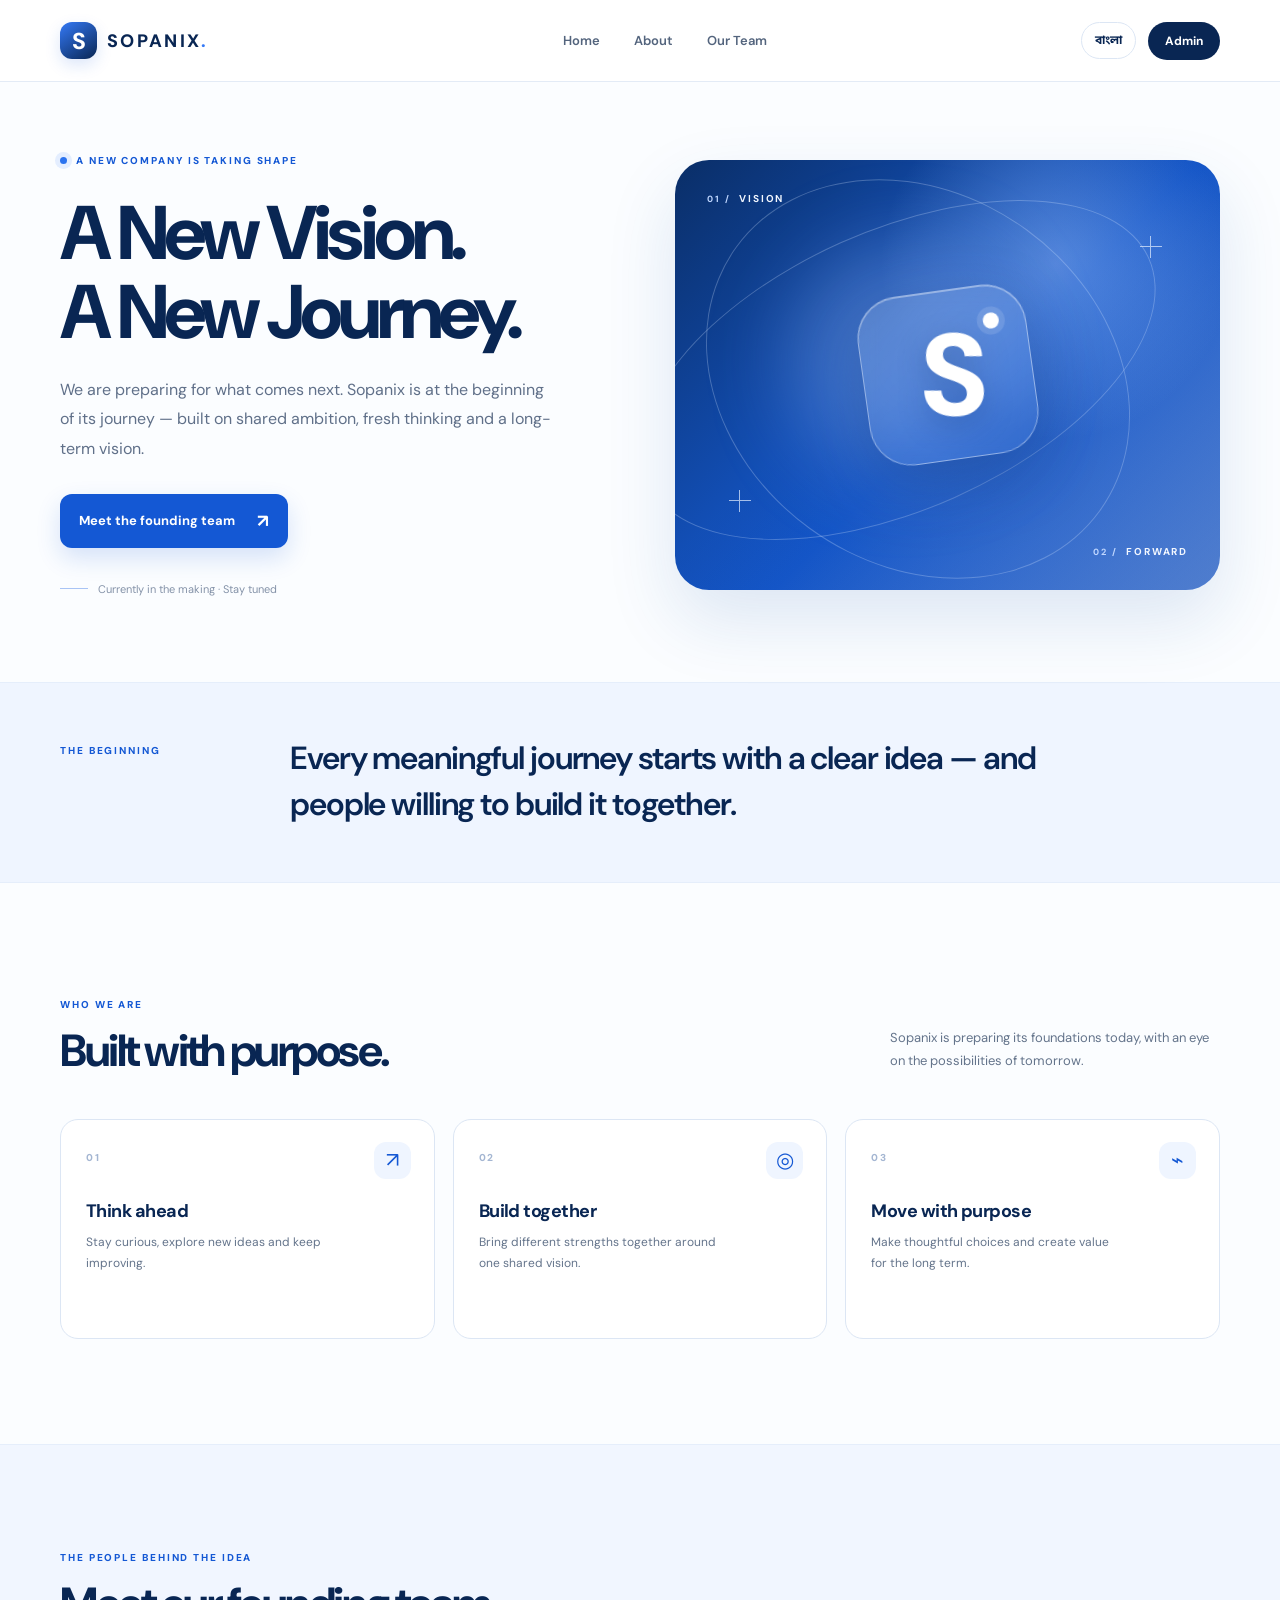
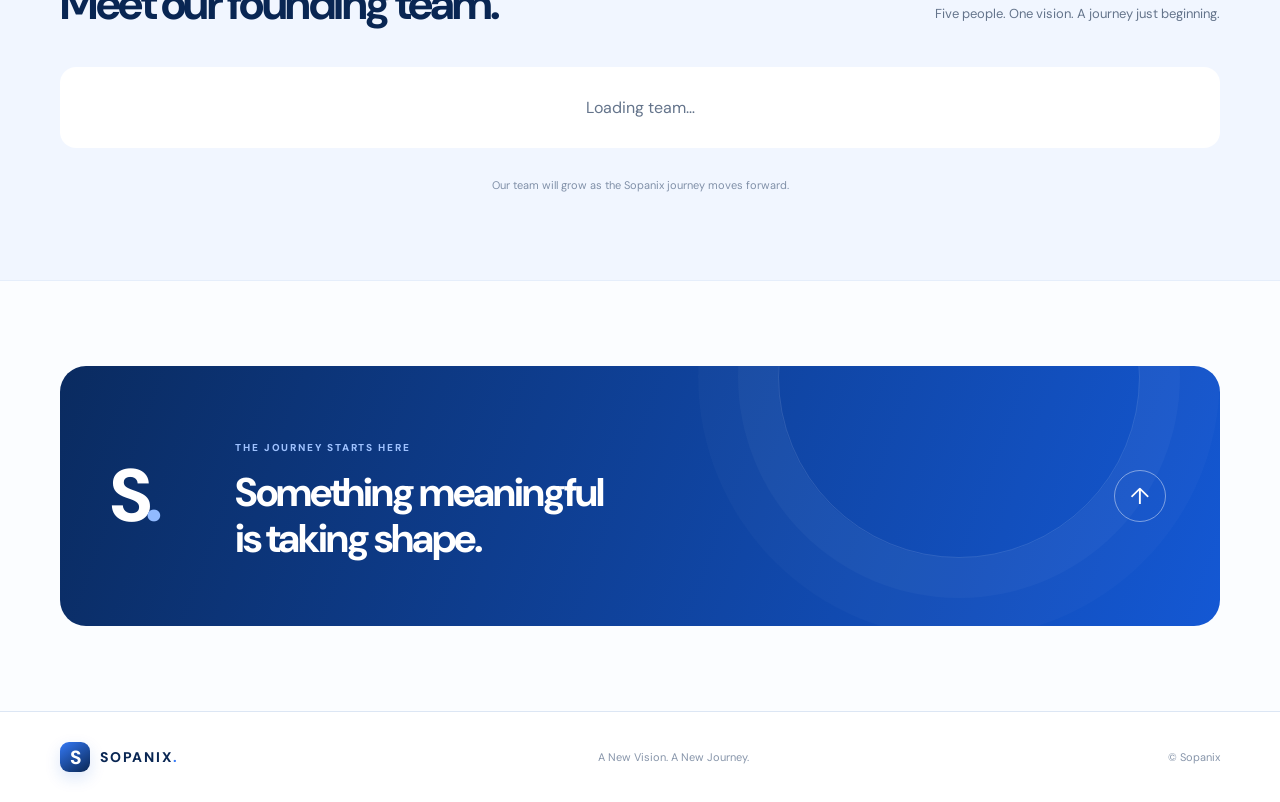
==== index.html @ 00d5453d "Add files via upload" ====
<!doctype html>
<html lang="en">
<head>
  <meta charset="utf-8">
  <meta name="viewport" content="width=device-width, initial-scale=1">
  <meta name="theme-color" content="#0b4fc4">
  <meta name="description" content="Sopanix — A New Vision. A New Journey. Meet the founding team building what comes next.">
  <title>Sopanix — A New Vision. A New Journey.</title>
  <link rel="preconnect" href="https://fonts.googleapis.com">
  <link rel="preconnect" href="https://fonts.gstatic.com" crossorigin>
  <link href="https://fonts.googleapis.com/css2?family=DM+Sans:wght@400;500;600;700;800&family=Noto+Sans+Bengali:wght@400;500;600;700&display=swap" rel="stylesheet">
  <link rel="stylesheet" href="styles.css">
</head>
<body>
  <header class="site-header">
    <a class="brand" href="#home" aria-label="Sopanix home">
      <span class="brand-mark">S</span><span class="brand-word">SOPANIX<span class="brand-dot">.</span></span>
    </a>
    <nav class="desktop-nav" aria-label="Main navigation">
      <a href="#home" data-en="Home" data-bn="হোম">Home</a>
      <a href="#about" data-en="About" data-bn="আমাদের সম্পর্কে">About</a>
      <a href="#team" data-en="Our Team" data-bn="আমাদের টিম">Our Team</a>
    </nav>
    <div class="header-actions">
      <button class="language-toggle" id="languageToggle" type="button" aria-label="Switch language">বাংলা</button>
      <a class="admin-link" href="/admin/" data-en="Admin" data-bn="অ্যাডমিন">Admin</a>
      <button class="menu-toggle" id="menuToggle" type="button" aria-label="Open menu">☰</button>
    </div>
  </header>

  <main>
    <section class="hero section-wrap" id="home">
      <div class="hero-copy">
        <div class="eyebrow"><span class="status-dot"></span><span data-en="A new company is taking shape" data-bn="একটি নতুন কোম্পানি গড়ে উঠছে">A new company is taking shape</span></div>
        <h1 data-en="A New Vision.<br>A New Journey." data-bn="নতুন ভাবনা।<br>নতুন যাত্রা।">A New Vision.<br>A New Journey.</h1>
        <p class="hero-text" data-en="We are preparing for what comes next. Sopanix is at the beginning of its journey — built on shared ambition, fresh thinking and a long-term vision." data-bn="আমরা প্রস্তুতি নিচ্ছি আগামী দিনের জন্য। Sopanix-এর যাত্রা শুরু হচ্ছে সম্মিলিত লক্ষ্য, নতুন চিন্তা এবং দীর্ঘমেয়াদি স্বপ্ন নিয়ে।">We are preparing for what comes next. Sopanix is at the beginning of its journey — built on shared ambition, fresh thinking and a long-term vision.</p>
        <a class="primary-button" href="#team"><span data-en="Meet the founding team" data-bn="প্রতিষ্ঠাতা টিমের সঙ্গে পরিচিত হন">Meet the founding team</span><span aria-hidden="true">↗</span></a>
        <div class="hero-note"><span class="note-line"></span><span data-en="Currently in the making · Stay tuned" data-bn="প্রস্তুতির পর্যায়ে · সঙ্গে থাকুন">Currently in the making · Stay tuned</span></div>
      </div>
      <div class="hero-art" aria-label="Abstract blue Sopanix brand graphic">
        <div class="art-orbit orbit-one"></div><div class="art-orbit orbit-two"></div>
        <div class="art-glow"></div>
        <div class="art-core"><span>S</span><i></i></div>
        <div class="art-label label-top"><span class="label-kicker">01 /</span><span data-en="VISION" data-bn="দৃষ্টিভঙ্গি">VISION</span></div>
        <div class="art-label label-bottom"><span class="label-kicker">02 /</span><span data-en="FORWARD" data-bn="এগিয়ে চলা">FORWARD</span></div>
        <div class="art-cross cross-one"></div><div class="art-cross cross-two"></div>
      </div>
    </section>

    <section class="intro-band">
      <div class="section-wrap intro-inner">
        <p class="section-kicker" data-en="THE BEGINNING" data-bn="শুরুটা">THE BEGINNING</p>
        <p class="intro-statement" data-en="Every meaningful journey starts with a clear idea — and people willing to build it together." data-bn="প্রতিটি অর্থবহ যাত্রা শুরু হয় একটি পরিষ্কার ভাবনা থেকে—আর সেই ভাবনাকে একসঙ্গে বাস্তব করার মানুষদের দিয়ে।">Every meaningful journey starts with a clear idea — and people willing to build it together.</p>
      </div>
    </section>

    <section class="about-section section-wrap" id="about">
      <div class="section-heading">
        <div><p class="section-kicker" data-en="WHO WE ARE" data-bn="আমরা কারা">WHO WE ARE</p><h2 data-en="Built with purpose." data-bn="উদ্দেশ্য নিয়ে গড়া।">Built with purpose.</h2></div>
        <p class="heading-side" data-en="Sopanix is preparing its foundations today, with an eye on the possibilities of tomorrow." data-bn="আগামীর সম্ভাবনাকে সামনে রেখে Sopanix আজ তার ভিত্তি তৈরি করছে।">Sopanix is preparing its foundations today, with an eye on the possibilities of tomorrow.</p>
      </div>
      <div class="value-grid">
        <article class="value-card"><span class="value-number">01</span><div class="value-icon">↗</div><h3 data-en="Think ahead" data-bn="আগামীর ভাবনা">Think ahead</h3><p data-en="Stay curious, explore new ideas and keep improving." data-bn="কৌতূহলী থাকা, নতুন ভাবনা খোঁজা এবং প্রতিনিয়ত উন্নতি করা।">Stay curious, explore new ideas and keep improving.</p></article>
        <article class="value-card"><span class="value-number">02</span><div class="value-icon">◎</div><h3 data-en="Build together" data-bn="একসঙ্গে গড়া">Build together</h3><p data-en="Bring different strengths together around one shared vision." data-bn="একটি অভিন্ন লক্ষ্যকে ঘিরে ভিন্ন দক্ষতাকে এক করা।">Bring different strengths together around one shared vision.</p></article>
        <article class="value-card"><span class="value-number">03</span><div class="value-icon">⌁</div><h3 data-en="Move with purpose" data-bn="লক্ষ্য নিয়ে এগোনো">Move with purpose</h3><p data-en="Make thoughtful choices and create value for the long term." data-bn="ভেবেচিন্তে সিদ্ধান্ত নেওয়া এবং দীর্ঘমেয়াদি মূল্য তৈরি করা।">Make thoughtful choices and create value for the long term.</p></article>
      </div>
    </section>

    <section class="team-section" id="team">
      <div class="section-wrap">
        <div class="section-heading team-heading">
          <div><p class="section-kicker" data-en="THE PEOPLE BEHIND THE IDEA" data-bn="ভাবনার পেছনের মানুষগুলো">THE PEOPLE BEHIND THE IDEA</p><h2 data-en="Meet our founding team." data-bn="আমাদের প্রতিষ্ঠাতা টিম।">Meet our founding team.</h2></div>
          <p class="heading-side" data-en="Five people. One vision. A journey just beginning." data-bn="পাঁচজন মানুষ। একটি স্বপ্ন। যাত্রা কেবল শুরু।">Five people. One vision. A journey just beginning.</p>
        </div>
        <div class="team-grid" id="teamGrid" aria-live="polite">
          <div class="loading-card">Loading team…</div>
        </div>
        <p class="team-footnote" data-en="Our team will grow as the Sopanix journey moves forward." data-bn="Sopanix-এর যাত্রা এগিয়ে যাওয়ার সঙ্গে আমাদের টিমও বড় হবে।">Our team will grow as the Sopanix journey moves forward.</p>
      </div>
    </section>

    <section class="closing-section section-wrap">
      <div class="closing-card">
        <div class="closing-mark">S<span>.</span></div>
        <div><p class="section-kicker" data-en="THE JOURNEY STARTS HERE" data-bn="যাত্রা শুরু এখান থেকেই">THE JOURNEY STARTS HERE</p><h2 data-en="Something meaningful<br>is taking shape." data-bn="অর্থবহ কিছু গড়ে উঠছে।">Something meaningful<br>is taking shape.</h2></div>
        <a class="round-arrow" href="#home" aria-label="Back to top">↑</a>
      </div>
    </section>
  </main>

  <footer class="site-footer">
    <div class="section-wrap footer-inner">
      <a class="brand footer-brand" href="#home"><span class="brand-mark">S</span><span class="brand-word">SOPANIX<span class="brand-dot">.</span></span></a>
      <p data-en="A New Vision. A New Journey." data-bn="নতুন ভাবনা। নতুন যাত্রা।">A New Vision. A New Journey.</p>
      <span>© <span id="year"></span> Sopanix</span>
    </div>
  </footer>
  <script src="script.js"></script>
</body>
</html>
---- styles.css ----
:root{--navy:#092653;--blue:#1458d4;--blue2:#3479f6;--pale:#eff5ff;--ink:#12213a;--muted:#64748b;--line:#dce6f4;--white:#fff;--bg:#fbfdff;--radius:22px}
*{box-sizing:border-box}html{scroll-behavior:smooth;scroll-padding-top:90px}body{margin:0;background:var(--bg);color:var(--ink);font-family:"DM Sans","Noto Sans Bengali",sans-serif;-webkit-font-smoothing:antialiased}body.bn{font-family:"Noto Sans Bengali","DM Sans",sans-serif}a{color:inherit;text-decoration:none}button{font:inherit}.section-wrap{width:min(1160px,calc(100% - 48px));margin-inline:auto}.site-header{height:82px;padding:0 max(24px,calc((100% - 1160px)/2));display:flex;align-items:center;justify-content:space-between;background:rgba(255,255,255,.92);border-bottom:1px solid rgba(220,230,244,.8);position:sticky;top:0;z-index:10;backdrop-filter:blur(16px)}.brand{display:inline-flex;align-items:center;gap:10px}.brand-mark{width:37px;height:37px;border-radius:12px;background:linear-gradient(145deg,var(--blue2),var(--navy));color:white;display:grid;place-items:center;font-size:23px;font-weight:800;box-shadow:0 6px 16px #1458d426}.brand-word{font-size:18px;letter-spacing:.13em;font-weight:800;color:var(--navy)}.brand-dot{color:var(--blue2)}.desktop-nav{display:flex;gap:34px;margin-left:40px}.desktop-nav a{font-size:13px;color:#53647d;font-weight:600;transition:color .2s}.desktop-nav a:hover{color:var(--blue)}.header-actions{display:flex;align-items:center;gap:12px}.language-toggle{border:1px solid var(--line);background:white;border-radius:999px;padding:9px 13px;font-size:12px;font-weight:700;color:var(--navy);cursor:pointer}.admin-link{font-size:12px;font-weight:700;background:var(--navy);color:white;border-radius:999px;padding:11px 17px}.menu-toggle{display:none;border:0;background:none;font-size:24px;color:var(--navy)}
.hero{min-height:600px;display:grid;grid-template-columns:1.02fr .98fr;align-items:center;gap:48px;padding-top:62px;padding-bottom:76px}.hero-copy{padding:10px 0}.eyebrow,.section-kicker{display:flex;align-items:center;gap:9px;font-size:10px;font-weight:800;letter-spacing:.19em;color:var(--blue);text-transform:uppercase}.status-dot{width:7px;height:7px;background:#2b73ef;border-radius:50%;box-shadow:0 0 0 5px #e4eeff}.hero h1{font-size:clamp(48px,6vw,76px);line-height:1.03;letter-spacing:-.065em;color:var(--navy);margin:28px 0 23px;font-weight:800}.hero-text{max-width:500px;font-size:16px;line-height:1.85;color:#607089;margin:0 0 30px}.primary-button{display:inline-flex;align-items:center;gap:22px;background:var(--blue);color:white;border-radius:12px;padding:15px 19px;font-size:13px;font-weight:700;box-shadow:0 10px 25px #1458d42a;transition:transform .2s,background .2s}.primary-button:hover{transform:translateY(-2px);background:#0d49bd}.primary-button span:last-child{font-size:18px}.hero-note{display:flex;align-items:center;gap:10px;margin-top:34px;color:#8492a8;font-size:11px}.note-line{height:1px;width:28px;background:#a9c4f5}.hero-art{height:430px;position:relative;border-radius:34px;overflow:hidden;background:linear-gradient(135deg,#0a2e67 0%,#1559cf 54%,#6ba1ff 100%);isolation:isolate;box-shadow:0 30px 70px #174fa622}.hero-art:before{content:"";position:absolute;inset:0;background:radial-gradient(circle at 70% 24%,#a9cbff6e,transparent 35%),linear-gradient(135deg,transparent 40%,#061d4945);z-index:-1}.art-orbit{position:absolute;border:1px solid #d8e7ff45;border-radius:50%;transform:rotate(-24deg)}.orbit-one{width:550px;height:280px;left:-52px;top:70px}.orbit-two{width:450px;height:370px;left:18px;top:34px;transform:rotate(36deg)}.art-glow{position:absolute;width:220px;height:220px;background:#9dc1ff5c;filter:blur(42px);border-radius:50%;top:90px;left:120px}.art-core{position:absolute;left:50%;top:50%;transform:translate(-50%,-50%);width:170px;height:170px;border:1px solid #ffffff6b;border-radius:42px;display:grid;place-items:center;background:linear-gradient(145deg,#ffffff24,#ffffff08);box-shadow:inset 0 1px 0 #ffffff5c,0 22px 70px #001b4d4a;backdrop-filter:blur(12px);transform:translate(-50%,-50%) rotate(-8deg)}.art-core span{font-size:116px;font-weight:800;color:white;letter-spacing:-.1em;transform:rotate(8deg);text-shadow:0 8px 30px #001b4d40}.art-core i{position:absolute;width:16px;height:16px;border-radius:50%;background:#fff;right:26px;top:28px;box-shadow:0 0 0 6px #ffffff20}.art-label{position:absolute;display:flex;gap:9px;align-items:center;color:#f2f7ff;font-size:10px;letter-spacing:.18em;font-weight:700}.label-kicker{color:#c0d7ff;font-size:9px}.label-top{top:32px;left:32px}.label-bottom{right:32px;bottom:32px}.art-cross{position:absolute;width:22px;height:22px;opacity:.7}.art-cross:before,.art-cross:after{content:"";position:absolute;background:#e5efff}.art-cross:before{width:1px;height:22px;left:10px}.art-cross:after{height:1px;width:22px;top:10px}.cross-one{right:58px;top:76px}.cross-two{left:54px;bottom:78px}
.intro-band{background:var(--pale);border-block:1px solid #e5eefb}.intro-inner{display:grid;grid-template-columns:180px 1fr;gap:50px;align-items:start;padding-top:52px;padding-bottom:54px}.intro-inner .section-kicker{margin-top:9px}.intro-statement{max-width:780px;font-size:clamp(22px,3vw,32px);line-height:1.45;letter-spacing:-.035em;color:var(--navy);font-weight:600;margin:0}.about-section{padding-top:105px;padding-bottom:105px}.section-heading{display:flex;justify-content:space-between;gap:35px;align-items:end;margin-bottom:42px}.section-heading h2{font-size:clamp(32px,4vw,45px);letter-spacing:-.055em;color:var(--navy);line-height:1.15;margin:14px 0 0}.heading-side{max-width:330px;color:var(--muted);font-size:13px;line-height:1.8;margin:0 0 4px}.value-grid{display:grid;grid-template-columns:repeat(3,1fr);gap:18px}.value-card{min-height:220px;background:white;border:1px solid var(--line);border-radius:18px;padding:25px;position:relative;transition:transform .2s,box-shadow .2s}.value-card:hover{transform:translateY(-4px);box-shadow:0 16px 35px #153b7110}.value-number{font-size:10px;font-weight:800;color:#a4b6d2;letter-spacing:.15em}.value-icon{position:absolute;right:23px;top:22px;width:37px;height:37px;display:grid;place-items:center;border-radius:12px;background:var(--pale);color:var(--blue);font-size:21px}.value-card h3{font-size:18px;color:var(--navy);margin:33px 0 9px;letter-spacing:-.03em}.value-card p{font-size:12px;line-height:1.8;color:var(--muted);margin:0;max-width:250px}
.team-section{background:#f1f6ff;border-block:1px solid #e5eefb;padding:96px 0 88px}.team-heading{margin-bottom:38px}.team-grid{display:grid;grid-template-columns:repeat(5,minmax(0,1fr));gap:14px}.member-card{background:white;border:1px solid #e0e9f6;border-radius:18px;padding:13px 13px 18px;min-width:0;transition:transform .2s,box-shadow .2s}.member-card:hover{transform:translateY(-4px);box-shadow:0 15px 35px #17447c12}.member-photo{width:100%;aspect-ratio:4/4.4;object-fit:cover;border-radius:12px;background:linear-gradient(145deg,#e5efff,#cbdcff);display:block}.member-placeholder{width:100%;aspect-ratio:4/4.4;border-radius:12px;background:linear-gradient(145deg,#e5efff,#cbdcff);display:grid;place-items:center;color:#1558c6;font-size:42px;font-weight:800;letter-spacing:-.06em}.member-name{font-size:14px;line-height:1.45;color:var(--navy);font-weight:800;margin:16px 2px 5px;overflow-wrap:anywhere}.member-role{font-size:10px;color:var(--blue);font-weight:700;letter-spacing:.06em;text-transform:uppercase;margin:0 2px 8px}.member-bio{font-size:11px;line-height:1.65;color:var(--muted);margin:8px 2px 0}.team-footnote{text-align:center;color:#8090a8;font-size:11px;margin:30px 0 0}.loading-card{grid-column:1/-1;padding:30px;text-align:center;color:var(--muted);background:white;border-radius:16px}.closing-section{padding-top:85px;padding-bottom:85px}.closing-card{background:linear-gradient(110deg,#0a2b60,#1458d4);border-radius:26px;min-height:260px;padding:44px 50px;display:grid;grid-template-columns:100px 1fr 56px;align-items:center;gap:25px;position:relative;overflow:hidden;color:white}.closing-card:after{content:"";position:absolute;width:360px;height:360px;border:1px solid #ffffff1f;border-radius:50%;right:80px;top:-170px;box-shadow:0 0 0 40px #ffffff08,0 0 0 80px #ffffff05}.closing-mark{font-size:74px;line-height:1;font-weight:800;letter-spacing:-.1em;color:#ffffff}.closing-mark span{color:#91baff}.closing-card .section-kicker{color:#9fc2ff}.closing-card h2{font-size:clamp(27px,4vw,40px);letter-spacing:-.05em;line-height:1.15;margin:15px 0 0}.round-arrow{width:52px;height:52px;border:1px solid #ffffff70;border-radius:50%;display:grid;place-items:center;font-size:23px;z-index:1;transition:background .2s}.round-arrow:hover{background:#ffffff20}.site-footer{border-top:1px solid var(--line);background:white}.footer-inner{min-height:90px;display:flex;align-items:center;justify-content:space-between;gap:18px}.footer-brand .brand-mark{width:30px;height:30px;border-radius:9px;font-size:19px}.footer-brand .brand-word{font-size:14px}.footer-inner p,.footer-inner>span{font-size:11px;color:#8795aa}.footer-inner>span{white-space:nowrap}
@media(max-width:900px){.hero{gap:30px;min-height:530px}.hero-art{height:370px}.team-grid{grid-template-columns:repeat(3,minmax(0,1fr))}.member-card{padding:11px}.member-name{font-size:13px}.intro-inner{grid-template-columns:130px 1fr;gap:25px}.section-heading{align-items:start}.heading-side{max-width:270px}}
@media(max-width:640px){.section-wrap{width:calc(100% - 36px)}.site-header{height:70px;padding:0 18px}.brand-mark{width:33px;height:33px}.brand-word{font-size:16px}.desktop-nav{display:none;position:absolute;top:69px;left:0;right:0;background:white;padding:18px 24px;border-bottom:1px solid var(--line);margin:0;flex-direction:column;gap:20px}.desktop-nav.open{display:flex}.header-actions{gap:8px}.language-toggle{padding:8px 10px}.admin-link{padding:10px 12px}.menu-toggle{display:block}.hero{grid-template-columns:1fr;gap:32px;padding-top:54px;padding-bottom:56px}.hero h1{font-size:clamp(48px,13vw,68px);margin-top:24px}.hero-text{font-size:14px;line-height:1.8}.hero-art{height:300px;border-radius:25px}.art-core{width:135px;height:135px;border-radius:32px}.art-core span{font-size:94px}.orbit-one{width:440px;height:220px;left:-75px;top:44px}.orbit-two{width:350px;height:290px;left:5px;top:5px}.intro-inner{grid-template-columns:1fr;gap:16px;padding-top:38px;padding-bottom:40px}.intro-statement{font-size:24px}.about-section{padding-top:70px;padding-bottom:70px}.section-heading{display:block;margin-bottom:28px}.section-heading h2{font-size:34px}.heading-side{margin-top:16px;max-width:100%}.value-grid{grid-template-columns:1fr;gap:12px}.value-card{min-height:185px;padding:22px}.value-card h3{margin-top:26px}.team-section{padding:68px 0 60px}.team-grid{grid-template-columns:repeat(2,minmax(0,1fr));gap:12px}.member-card{padding:10px 10px 14px;border-radius:15px}.member-name{font-size:13px;margin-top:12px}.member-role{font-size:9px;letter-spacing:.02em}.member-bio{font-size:10px}.closing-section{padding-top:55px;padding-bottom:55px}.closing-card{grid-template-columns:1fr 48px;gap:16px;padding:30px 24px;min-height:230px}.closing-mark{grid-column:1/-1;font-size:48px}.closing-card h2{font-size:31px}.round-arrow{width:44px;height:44px;grid-column:2;grid-row:2}.closing-card>div:nth-child(2){grid-column:1;grid-row:2}.footer-inner{padding-top:22px;padding-bottom:22px;flex-wrap:wrap}.footer-inner p{order:3;width:100%;margin:0}.footer-inner>span{margin-left:auto}}
@media(prefers-reduced-motion:reduce){html{scroll-behavior:auto}*,*:before,*:after{transition:none!important}}
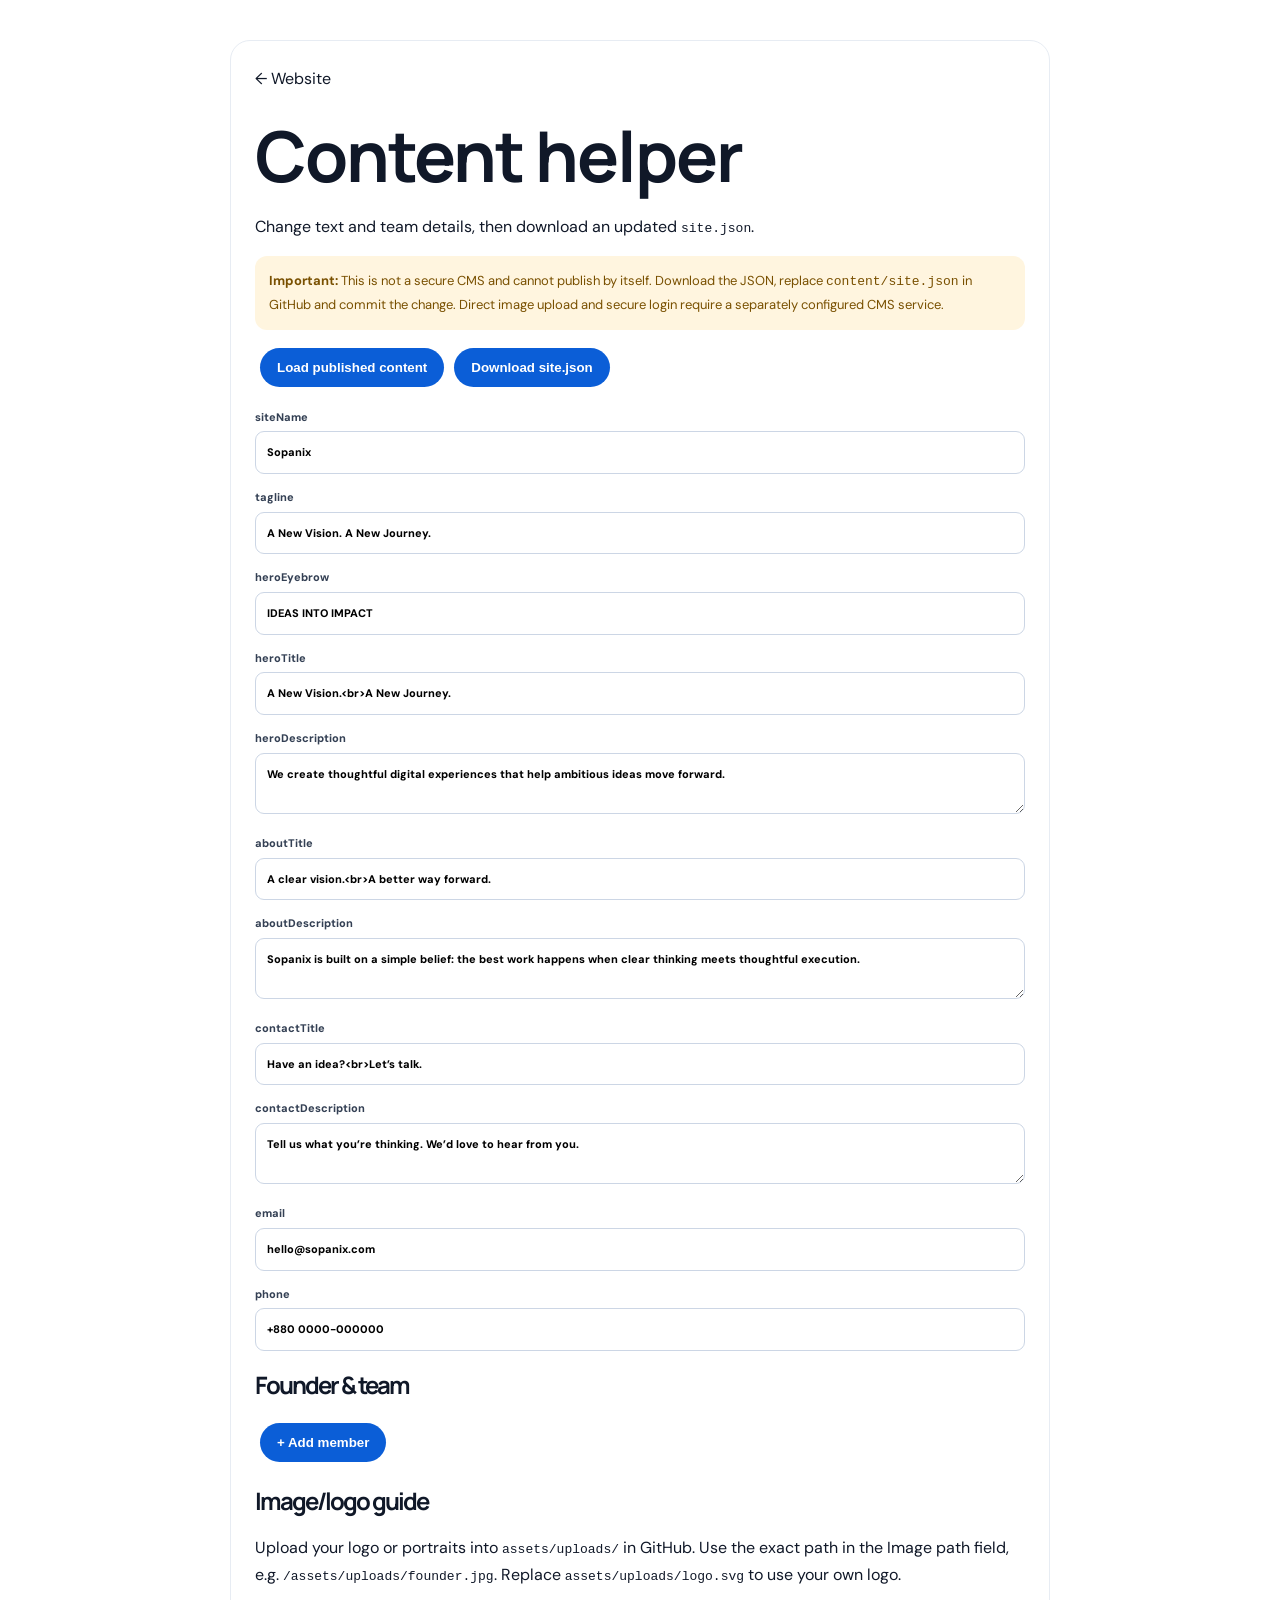
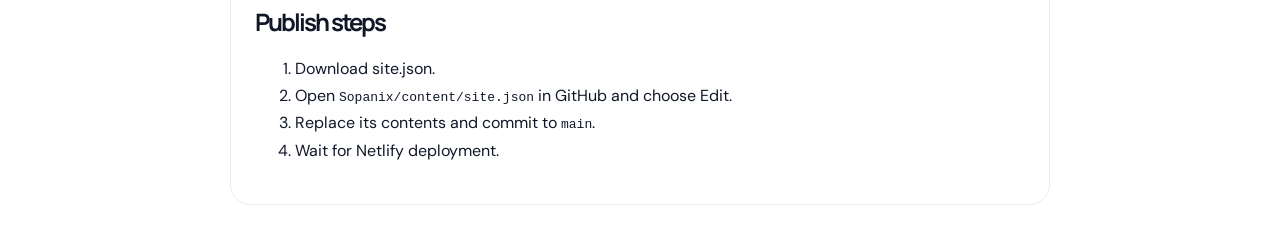
==== commit 940d2bdd: "Add files via upload Update Sopanix website" ====
--- a/index.html
+++ b/index.html
@@ -1,100 +1,2 @@
-<!doctype html>
-<html lang="en">
-<head>
-  <meta charset="utf-8">
-  <meta name="viewport" content="width=device-width, initial-scale=1">
-  <meta name="theme-color" content="#0b4fc4">
-  <meta name="description" content="Sopanix — A New Vision. A New Journey. Meet the founding team building what comes next.">
-  <title>Sopanix — A New Vision. A New Journey.</title>
-  <link rel="preconnect" href="https://fonts.googleapis.com">
-  <link rel="preconnect" href="https://fonts.gstatic.com" crossorigin>
-  <link href="https://fonts.googleapis.com/css2?family=DM+Sans:wght@400;500;600;700;800&family=Noto+Sans+Bengali:wght@400;500;600;700&display=swap" rel="stylesheet">
-  <link rel="stylesheet" href="styles.css">
-</head>
-<body>
-  <header class="site-header">
-    <a class="brand" href="#home" aria-label="Sopanix home">
-      <span class="brand-mark">S</span><span class="brand-word">SOPANIX<span class="brand-dot">.</span></span>
-    </a>
-    <nav class="desktop-nav" aria-label="Main navigation">
-      <a href="#home" data-en="Home" data-bn="হোম">Home</a>
-      <a href="#about" data-en="About" data-bn="আমাদের সম্পর্কে">About</a>
-      <a href="#team" data-en="Our Team" data-bn="আমাদের টিম">Our Team</a>
-    </nav>
-    <div class="header-actions">
-      <button class="language-toggle" id="languageToggle" type="button" aria-label="Switch language">বাংলা</button>
-      <a class="admin-link" href="/admin/" data-en="Admin" data-bn="অ্যাডমিন">Admin</a>
-      <button class="menu-toggle" id="menuToggle" type="button" aria-label="Open menu">☰</button>
-    </div>
-  </header>
-
-  <main>
-    <section class="hero section-wrap" id="home">
-      <div class="hero-copy">
-        <div class="eyebrow"><span class="status-dot"></span><span data-en="A new company is taking shape" data-bn="একটি নতুন কোম্পানি গড়ে উঠছে">A new company is taking shape</span></div>
-        <h1 data-en="A New Vision.<br>A New Journey." data-bn="নতুন ভাবনা।<br>নতুন যাত্রা।">A New Vision.<br>A New Journey.</h1>
-        <p class="hero-text" data-en="We are preparing for what comes next. Sopanix is at the beginning of its journey — built on shared ambition, fresh thinking and a long-term vision." data-bn="আমরা প্রস্তুতি নিচ্ছি আগামী দিনের জন্য। Sopanix-এর যাত্রা শুরু হচ্ছে সম্মিলিত লক্ষ্য, নতুন চিন্তা এবং দীর্ঘমেয়াদি স্বপ্ন নিয়ে।">We are preparing for what comes next. Sopanix is at the beginning of its journey — built on shared ambition, fresh thinking and a long-term vision.</p>
-        <a class="primary-button" href="#team"><span data-en="Meet the founding team" data-bn="প্রতিষ্ঠাতা টিমের সঙ্গে পরিচিত হন">Meet the founding team</span><span aria-hidden="true">↗</span></a>
-        <div class="hero-note"><span class="note-line"></span><span data-en="Currently in the making · Stay tuned" data-bn="প্রস্তুতির পর্যায়ে · সঙ্গে থাকুন">Currently in the making · Stay tuned</span></div>
-      </div>
-      <div class="hero-art" aria-label="Abstract blue Sopanix brand graphic">
-        <div class="art-orbit orbit-one"></div><div class="art-orbit orbit-two"></div>
-        <div class="art-glow"></div>
-        <div class="art-core"><span>S</span><i></i></div>
-        <div class="art-label label-top"><span class="label-kicker">01 /</span><span data-en="VISION" data-bn="দৃষ্টিভঙ্গি">VISION</span></div>
-        <div class="art-label label-bottom"><span class="label-kicker">02 /</span><span data-en="FORWARD" data-bn="এগিয়ে চলা">FORWARD</span></div>
-        <div class="art-cross cross-one"></div><div class="art-cross cross-two"></div>
-      </div>
-    </section>
-
-    <section class="intro-band">
-      <div class="section-wrap intro-inner">
-        <p class="section-kicker" data-en="THE BEGINNING" data-bn="শুরুটা">THE BEGINNING</p>
-        <p class="intro-statement" data-en="Every meaningful journey starts with a clear idea — and people willing to build it together." data-bn="প্রতিটি অর্থবহ যাত্রা শুরু হয় একটি পরিষ্কার ভাবনা থেকে—আর সেই ভাবনাকে একসঙ্গে বাস্তব করার মানুষদের দিয়ে।">Every meaningful journey starts with a clear idea — and people willing to build it together.</p>
-      </div>
-    </section>
-
-    <section class="about-section section-wrap" id="about">
-      <div class="section-heading">
-        <div><p class="section-kicker" data-en="WHO WE ARE" data-bn="আমরা কারা">WHO WE ARE</p><h2 data-en="Built with purpose." data-bn="উদ্দেশ্য নিয়ে গড়া।">Built with purpose.</h2></div>
-        <p class="heading-side" data-en="Sopanix is preparing its foundations today, with an eye on the possibilities of tomorrow." data-bn="আগামীর সম্ভাবনাকে সামনে রেখে Sopanix আজ তার ভিত্তি তৈরি করছে।">Sopanix is preparing its foundations today, with an eye on the possibilities of tomorrow.</p>
-      </div>
-      <div class="value-grid">
-        <article class="value-card"><span class="value-number">01</span><div class="value-icon">↗</div><h3 data-en="Think ahead" data-bn="আগামীর ভাবনা">Think ahead</h3><p data-en="Stay curious, explore new ideas and keep improving." data-bn="কৌতূহলী থাকা, নতুন ভাবনা খোঁজা এবং প্রতিনিয়ত উন্নতি করা।">Stay curious, explore new ideas and keep improving.</p></article>
-        <article class="value-card"><span class="value-number">02</span><div class="value-icon">◎</div><h3 data-en="Build together" data-bn="একসঙ্গে গড়া">Build together</h3><p data-en="Bring different strengths together around one shared vision." data-bn="একটি অভিন্ন লক্ষ্যকে ঘিরে ভিন্ন দক্ষতাকে এক করা।">Bring different strengths together around one shared vision.</p></article>
-        <article class="value-card"><span class="value-number">03</span><div class="value-icon">⌁</div><h3 data-en="Move with purpose" data-bn="লক্ষ্য নিয়ে এগোনো">Move with purpose</h3><p data-en="Make thoughtful choices and create value for the long term." data-bn="ভেবেচিন্তে সিদ্ধান্ত নেওয়া এবং দীর্ঘমেয়াদি মূল্য তৈরি করা।">Make thoughtful choices and create value for the long term.</p></article>
-      </div>
-    </section>
-
-    <section class="team-section" id="team">
-      <div class="section-wrap">
-        <div class="section-heading team-heading">
-          <div><p class="section-kicker" data-en="THE PEOPLE BEHIND THE IDEA" data-bn="ভাবনার পেছনের মানুষগুলো">THE PEOPLE BEHIND THE IDEA</p><h2 data-en="Meet our founding team." data-bn="আমাদের প্রতিষ্ঠাতা টিম।">Meet our founding team.</h2></div>
-          <p class="heading-side" data-en="Five people. One vision. A journey just beginning." data-bn="পাঁচজন মানুষ। একটি স্বপ্ন। যাত্রা কেবল শুরু।">Five people. One vision. A journey just beginning.</p>
-        </div>
-        <div class="team-grid" id="teamGrid" aria-live="polite">
-          <div class="loading-card">Loading team…</div>
-        </div>
-        <p class="team-footnote" data-en="Our team will grow as the Sopanix journey moves forward." data-bn="Sopanix-এর যাত্রা এগিয়ে যাওয়ার সঙ্গে আমাদের টিমও বড় হবে।">Our team will grow as the Sopanix journey moves forward.</p>
-      </div>
-    </section>
-
-    <section class="closing-section section-wrap">
-      <div class="closing-card">
-        <div class="closing-mark">S<span>.</span></div>
-        <div><p class="section-kicker" data-en="THE JOURNEY STARTS HERE" data-bn="যাত্রা শুরু এখান থেকেই">THE JOURNEY STARTS HERE</p><h2 data-en="Something meaningful<br>is taking shape." data-bn="অর্থবহ কিছু গড়ে উঠছে।">Something meaningful<br>is taking shape.</h2></div>
-        <a class="round-arrow" href="#home" aria-label="Back to top">↑</a>
-      </div>
-    </section>
-  </main>
-
-  <footer class="site-footer">
-    <div class="section-wrap footer-inner">
-      <a class="brand footer-brand" href="#home"><span class="brand-mark">S</span><span class="brand-word">SOPANIX<span class="brand-dot">.</span></span></a>
-      <p data-en="A New Vision. A New Journey." data-bn="নতুন ভাবনা। নতুন যাত্রা।">A New Vision. A New Journey.</p>
-      <span>© <span id="year"></span> Sopanix</span>
-    </div>
-  </footer>
-  <script src="script.js"></script>
-</body>
-</html>
+<!doctype html><html lang="en"><head><meta charset="utf-8"><meta name="viewport" content="width=device-width,initial-scale=1"><title>Sopanix Content Helper</title><link rel="stylesheet" href="/styles.css"><style>.editor{max-width:820px;margin:40px auto;padding:24px;border:1px solid #e7ecf3;border-radius:20px}.editor input,.editor textarea{width:100%;padding:11px;border:1px solid #ccd6e5;border-radius:9px;font:inherit}.editor label{display:block;margin:14px 0}.editor label span{display:block;color:#344054;letter-spacing:0;margin-bottom:5px}.btn{border:0;border-radius:30px;padding:12px 17px;background:#0b5ed7;color:white;font-weight:bold;margin:5px;cursor:pointer}.hint{background:#fff5df;padding:14px;border-radius:12px;color:#795000;font-size:13px}.person{border-top:1px solid #eee;padding-top:12px}.status{color:#0b5ed7}</style></head><body><div class="editor"><a href="/">← Website</a><h1>Content helper</h1><p>Change text and team details, then download an updated <code>site.json</code>.</p><p class="hint"><b>Important:</b> This is not a secure CMS and cannot publish by itself. Download the JSON, replace <code>content/site.json</code> in GitHub and commit the change. Direct image upload and secure login require a separately configured CMS service.</p><button class="btn" id="load">Load published content</button><button class="btn" id="download">Download site.json</button><p class="status" id="status"></p><div id="fields"></div><h2>Founder & team</h2><div id="team"></div><button class="btn" id="add">+ Add member</button><h2>Image/logo guide</h2><p>Upload your logo or portraits into <code>assets/uploads/</code> in GitHub. Use the exact path in the Image path field, e.g. <code>/assets/uploads/founder.jpg</code>. Replace <code>assets/uploads/logo.svg</code> to use your own logo.</p><h2>Publish steps</h2><ol><li>Download site.json.</li><li>Open <code>Sopanix/content/site.json</code> in GitHub and choose Edit.</li><li>Replace its contents and commit to <code>main</code>.</li><li>Wait for Netlify deployment.</li></ol></div><script>
+let d={};const fields=['siteName','tagline','heroEyebrow','heroTitle','heroDescription','aboutTitle','aboutDescription','contactTitle','contactDescription','email','phone'];const sample={siteName:'Sopanix',tagline:'A New Vision. A New Journey.',heroEyebrow:'IDEAS INTO IMPACT',heroTitle:'A New Vision.<br>A New Journey.',heroDescription:'We create thoughtful digital experiences that help ambitious ideas move forward.',aboutTitle:'A clear vision.<br>A better way forward.',aboutDescription:'Sopanix is built on a simple belief: the best work happens when clear thinking meets thoughtful execution.',contactTitle:'Have an idea?<br>Let’s talk.',contactDescription:'Tell us what you’re thinking. We’d love to hear from you.',email:'hello@sopanix.com',phone:'+880 0000-000000',team:[]};function render(){let box=document.getElementById('fields');box.innerHTML='';fields.forEach(k=>{let l=document.createElement('label');let s=document.createElement('span');s.textContent=k;l.appendChild(s);let e=k.toLowerCase().includes('description')?document.createElement('textarea'):document.createElement('input');e.value=d[k]||'';e.addEventListener('input',()=>d[k]=e.value);l.appendChild(e);box.appendChild(l)});let t=document.getElementById('team');t.innerHTML='';(d.team||[]).forEach((p,i)=>{let div=document.createElement('div');div.className='person';['name','role','image','bio'].forEach(k=>{let l=document.createElement('label'),s=document.createElement('span'),e=k==='bio'?document.createElement('textarea'):document.createElement('input');s.textContent='Member '+(i+1)+' — '+k;e.value=p[k]||'';e.addEventListener('input',()=>d.team[i][k]=e.value);l.append(s,e);div.appendChild(l)});let rm=document.createElement('button');rm.className='btn';rm.textContent='Remove member';rm.onclick=()=>{d.team.splice(i,1);render()};div.appendChild(rm);t.appendChild(div)})}function get(){fields.forEach(k=>{let el=document.querySelector('#fields label:nth-child('+(fields.indexOf(k)+1)+') input, #fields label:nth-child('+(fields.indexOf(k)+1)+') textarea');if(el)d[k]=el.value});return d}document.getElementById('load').onclick=async()=>{try{let r=await fetch('/content/site.json');d=r.ok?await r.json():sample}catch(e){d=sample}render();document.getElementById('status').textContent='Content loaded.'};document.getElementById('download').onclick=()=>{get();let a=document.createElement('a');a.href=URL.createObjectURL(new Blob([JSON.stringify(d,null,2)],{type:'application/json'}));a.download='site.json';a.click();URL.revokeObjectURL(a.href);document.getElementById('status').textContent='Downloaded. Replace content/site.json in GitHub to publish.'};document.getElementById('add').onclick=()=>{d.team=d.team||[];d.team.push({name:'New member',role:'Role',image:'',bio:''});render()};d=sample;render();</script></body></html>
--- a/styles.css
+++ b/styles.css
@@ -1,8 +1 @@
- :root{--navy:#092653;--blue:#1458d4;--blue2:#3479f6;--pale:#eff5ff;--ink:#12213a;--muted:#64748b;--line:#dce6f4;--white:#fff;--bg:#fbfdff;--radius:22px}
-*{box-sizing:border-box}html{scroll-behavior:smooth;scroll-padding-top:90px}body{margin:0;background:var(--bg);color:var(--ink);font-family:"DM Sans","Noto Sans Bengali",sans-serif;-webkit-font-smoothing:antialiased}body.bn{font-family:"Noto Sans Bengali","DM Sans",sans-serif}a{color:inherit;text-decoration:none}button{font:inherit}.section-wrap{width:min(1160px,calc(100% - 48px));margin-inline:auto}.site-header{height:82px;padding:0 max(24px,calc((100% - 1160px)/2));display:flex;align-items:center;justify-content:space-between;background:rgba(255,255,255,.92);border-bottom:1px solid rgba(220,230,244,.8);position:sticky;top:0;z-index:10;backdrop-filter:blur(16px)}.brand{display:inline-flex;align-items:center;gap:10px}.brand-mark{width:37px;height:37px;border-radius:12px;background:linear-gradient(145deg,var(--blue2),var(--navy));color:white;display:grid;place-items:center;font-size:23px;font-weight:800;box-shadow:0 6px 16px #1458d426}.brand-word{font-size:18px;letter-spacing:.13em;font-weight:800;color:var(--navy)}.brand-dot{color:var(--blue2)}.desktop-nav{display:flex;gap:34px;margin-left:40px}.desktop-nav a{font-size:13px;color:#53647d;font-weight:600;transition:color .2s}.desktop-nav a:hover{color:var(--blue)}.header-actions{display:flex;align-items:center;gap:12px}.language-toggle{border:1px solid var(--line);background:white;border-radius:999px;padding:9px 13px;font-size:12px;font-weight:700;color:var(--navy);cursor:pointer}.admin-link{font-size:12px;font-weight:700;background:var(--navy);color:white;border-radius:999px;padding:11px 17px}.menu-toggle{display:none;border:0;background:none;font-size:24px;color:var(--navy)}
-.hero{min-height:600px;display:grid;grid-template-columns:1.02fr .98fr;align-items:center;gap:48px;padding-top:62px;padding-bottom:76px}.hero-copy{padding:10px 0}.eyebrow,.section-kicker{display:flex;align-items:center;gap:9px;font-size:10px;font-weight:800;letter-spacing:.19em;color:var(--blue);text-transform:uppercase}.status-dot{width:7px;height:7px;background:#2b73ef;border-radius:50%;box-shadow:0 0 0 5px #e4eeff}.hero h1{font-size:clamp(48px,6vw,76px);line-height:1.03;letter-spacing:-.065em;color:var(--navy);margin:28px 0 23px;font-weight:800}.hero-text{max-width:500px;font-size:16px;line-height:1.85;color:#607089;margin:0 0 30px}.primary-button{display:inline-flex;align-items:center;gap:22px;background:var(--blue);color:white;border-radius:12px;padding:15px 19px;font-size:13px;font-weight:700;box-shadow:0 10px 25px #1458d42a;transition:transform .2s,background .2s}.primary-button:hover{transform:translateY(-2px);background:#0d49bd}.primary-button span:last-child{font-size:18px}.hero-note{display:flex;align-items:center;gap:10px;margin-top:34px;color:#8492a8;font-size:11px}.note-line{height:1px;width:28px;background:#a9c4f5}.hero-art{height:430px;position:relative;border-radius:34px;overflow:hidden;background:linear-gradient(135deg,#0a2e67 0%,#1559cf 54%,#6ba1ff 100%);isolation:isolate;box-shadow:0 30px 70px #174fa622}.hero-art:before{content:"";position:absolute;inset:0;background:radial-gradient(circle at 70% 24%,#a9cbff6e,transparent 35%),linear-gradient(135deg,transparent 40%,#061d4945);z-index:-1}.art-orbit{position:absolute;border:1px solid #d8e7ff45;border-radius:50%;transform:rotate(-24deg)}.orbit-one{width:550px;height:280px;left:-52px;top:70px}.orbit-two{width:450px;height:370px;left:18px;top:34px;transform:rotate(36deg)}.art-glow{position:absolute;width:220px;height:220px;background:#9dc1ff5c;filter:blur(42px);border-radius:50%;top:90px;left:120px}.art-core{position:absolute;left:50%;top:50%;transform:translate(-50%,-50%);width:170px;height:170px;border:1px solid #ffffff6b;border-radius:42px;display:grid;place-items:center;background:linear-gradient(145deg,#ffffff24,#ffffff08);box-shadow:inset 0 1px 0 #ffffff5c,0 22px 70px #001b4d4a;backdrop-filter:blur(12px);transform:translate(-50%,-50%) rotate(-8deg)}.art-core span{font-size:116px;font-weight:800;color:white;letter-spacing:-.1em;transform:rotate(8deg);text-shadow:0 8px 30px #001b4d40}.art-core i{position:absolute;width:16px;height:16px;border-radius:50%;background:#fff;right:26px;top:28px;box-shadow:0 0 0 6px #ffffff20}.art-label{position:absolute;display:flex;gap:9px;align-items:center;color:#f2f7ff;font-size:10px;letter-spacing:.18em;font-weight:700}.label-kicker{color:#c0d7ff;font-size:9px}.label-top{top:32px;left:32px}.label-bottom{right:32px;bottom:32px}.art-cross{position:absolute;width:22px;height:22px;opacity:.7}.art-cross:before,.art-cross:after{content:"";position:absolute;background:#e5efff}.art-cross:before{width:1px;height:22px;left:10px}.art-cross:after{height:1px;width:22px;top:10px}.cross-one{right:58px;top:76px}.cross-two{left:54px;bottom:78px}
-.intro-band{background:var(--pale);border-block:1px solid #e5eefb}.intro-inner{display:grid;grid-template-columns:180px 1fr;gap:50px;align-items:start;padding-top:52px;padding-bottom:54px}.intro-inner .section-kicker{margin-top:9px}.intro-statement{max-width:780px;font-size:clamp(22px,3vw,32px);line-height:1.45;letter-spacing:-.035em;color:var(--navy);font-weight:600;margin:0}.about-section{padding-top:105px;padding-bottom:105px}.section-heading{display:flex;justify-content:space-between;gap:35px;align-items:end;margin-bottom:42px}.section-heading h2{font-size:clamp(32px,4vw,45px);letter-spacing:-.055em;color:var(--navy);line-height:1.15;margin:14px 0 0}.heading-side{max-width:330px;color:var(--muted);font-size:13px;line-height:1.8;margin:0 0 4px}.value-grid{display:grid;grid-template-columns:repeat(3,1fr);gap:18px}.value-card{min-height:220px;background:white;border:1px solid var(--line);border-radius:18px;padding:25px;position:relative;transition:transform .2s,box-shadow .2s}.value-card:hover{transform:translateY(-4px);box-shadow:0 16px 35px #153b7110}.value-number{font-size:10px;font-weight:800;color:#a4b6d2;letter-spacing:.15em}.value-icon{position:absolute;right:23px;top:22px;width:37px;height:37px;display:grid;place-items:center;border-radius:12px;background:var(--pale);color:var(--blue);font-size:21px}.value-card h3{font-size:18px;color:var(--navy);margin:33px 0 9px;letter-spacing:-.03em}.value-card p{font-size:12px;line-height:1.8;color:var(--muted);margin:0;max-width:250px}
-.team-section{background:#f1f6ff;border-block:1px solid #e5eefb;padding:96px 0 88px}.team-heading{margin-bottom:38px}.team-grid{display:grid;grid-template-columns:repeat(5,minmax(0,1fr));gap:14px}.member-card{background:white;border:1px solid #e0e9f6;border-radius:18px;padding:13px 13px 18px;min-width:0;transition:transform .2s,box-shadow .2s}.member-card:hover{transform:translateY(-4px);box-shadow:0 15px 35px #17447c12}.member-photo{width:100%;aspect-ratio:4/4.4;object-fit:cover;border-radius:12px;background:linear-gradient(145deg,#e5efff,#cbdcff);display:block}.member-placeholder{width:100%;aspect-ratio:4/4.4;border-radius:12px;background:linear-gradient(145deg,#e5efff,#cbdcff);display:grid;place-items:center;color:#1558c6;font-size:42px;font-weight:800;letter-spacing:-.06em}.member-name{font-size:14px;line-height:1.45;color:var(--navy);font-weight:800;margin:16px 2px 5px;overflow-wrap:anywhere}.member-role{font-size:10px;color:var(--blue);font-weight:700;letter-spacing:.06em;text-transform:uppercase;margin:0 2px 8px}.member-bio{font-size:11px;line-height:1.65;color:var(--muted);margin:8px 2px 0}.team-footnote{text-align:center;color:#8090a8;font-size:11px;margin:30px 0 0}.loading-card{grid-column:1/-1;padding:30px;text-align:center;color:var(--muted);background:white;border-radius:16px}.closing-section{padding-top:85px;padding-bottom:85px}.closing-card{background:linear-gradient(110deg,#0a2b60,#1458d4);border-radius:26px;min-height:260px;padding:44px 50px;display:grid;grid-template-columns:100px 1fr 56px;align-items:center;gap:25px;position:relative;overflow:hidden;color:white}.closing-card:after{content:"";position:absolute;width:360px;height:360px;border:1px solid #ffffff1f;border-radius:50%;right:80px;top:-170px;box-shadow:0 0 0 40px #ffffff08,0 0 0 80px #ffffff05}.closing-mark{font-size:74px;line-height:1;font-weight:800;letter-spacing:-.1em;color:#ffffff}.closing-mark span{color:#91baff}.closing-card .section-kicker{color:#9fc2ff}.closing-card h2{font-size:clamp(27px,4vw,40px);letter-spacing:-.05em;line-height:1.15;margin:15px 0 0}.round-arrow{width:52px;height:52px;border:1px solid #ffffff70;border-radius:50%;display:grid;place-items:center;font-size:23px;z-index:1;transition:background .2s}.round-arrow:hover{background:#ffffff20}.site-footer{border-top:1px solid var(--line);background:white}.footer-inner{min-height:90px;display:flex;align-items:center;justify-content:space-between;gap:18px}.footer-brand .brand-mark{width:30px;height:30px;border-radius:9px;font-size:19px}.footer-brand .brand-word{font-size:14px}.footer-inner p,.footer-inner>span{font-size:11px;color:#8795aa}.footer-inner>span{white-space:nowrap}
-@media(max-width:900px){.hero{gap:30px;min-height:530px}.hero-art{height:370px}.team-grid{grid-template-columns:repeat(3,minmax(0,1fr))}.member-card{padding:11px}.member-name{font-size:13px}.intro-inner{grid-template-columns:130px 1fr;gap:25px}.section-heading{align-items:start}.heading-side{max-width:270px}}
-@media(max-width:640px){.section-wrap{width:calc(100% - 36px)}.site-header{height:70px;padding:0 18px}.brand-mark{width:33px;height:33px}.brand-word{font-size:16px}.desktop-nav{display:none;position:absolute;top:69px;left:0;right:0;background:white;padding:18px 24px;border-bottom:1px solid var(--line);margin:0;flex-direction:column;gap:20px}.desktop-nav.open{display:flex}.header-actions{gap:8px}.language-toggle{padding:8px 10px}.admin-link{padding:10px 12px}.menu-toggle{display:block}.hero{grid-template-columns:1fr;gap:32px;padding-top:54px;padding-bottom:56px}.hero h1{font-size:clamp(48px,13vw,68px);margin-top:24px}.hero-text{font-size:14px;line-height:1.8}.hero-art{height:300px;border-radius:25px}.art-core{width:135px;height:135px;border-radius:32px}.art-core span{font-size:94px}.orbit-one{width:440px;height:220px;left:-75px;top:44px}.orbit-two{width:350px;height:290px;left:5px;top:5px}.intro-inner{grid-template-columns:1fr;gap:16px;padding-top:38px;padding-bottom:40px}.intro-statement{font-size:24px}.about-section{padding-top:70px;padding-bottom:70px}.section-heading{display:block;margin-bottom:28px}.section-heading h2{font-size:34px}.heading-side{margin-top:16px;max-width:100%}.value-grid{grid-template-columns:1fr;gap:12px}.value-card{min-height:185px;padding:22px}.value-card h3{margin-top:26px}.team-section{padding:68px 0 60px}.team-grid{grid-template-columns:repeat(2,minmax(0,1fr));gap:12px}.member-card{padding:10px 10px 14px;border-radius:15px}.member-name{font-size:13px;margin-top:12px}.member-role{font-size:9px;letter-spacing:.02em}.member-bio{font-size:10px}.closing-section{padding-top:55px;padding-bottom:55px}.closing-card{grid-template-columns:1fr 48px;gap:16px;padding:30px 24px;min-height:230px}.closing-mark{grid-column:1/-1;font-size:48px}.closing-card h2{font-size:31px}.round-arrow{width:44px;height:44px;grid-column:2;grid-row:2}.closing-card>div:nth-child(2){grid-column:1;grid-row:2}.footer-inner{padding-top:22px;padding-bottom:22px;flex-wrap:wrap}.footer-inner p{order:3;width:100%;margin:0}.footer-inner>span{margin-left:auto}}
-@media(prefers-reduced-motion:reduce){html{scroll-behavior:auto}*,*:before,*:after{transition:none!important}}
+@import url('https://fonts.googleapis.com/css2?family=DM+Sans:wght@400;500;600;700&family=Manrope:wght@400;500;600;700;800&display=swap');:root{--blue:#0b5ed7;--ink:#101828;--muted:#667085;--line:#e7ecf3;--pale:#f5f8ff}*{box-sizing:border-box}html{scroll-behavior:smooth;scroll-padding-top:85px}body{margin:0;color:var(--ink);font-family:'DM Sans',Arial,sans-serif;line-height:1.7}a{color:inherit;text-decoration:none}.container{width:min(1120px,calc(100% - 40px));margin:auto}header{position:sticky;top:0;background:#ffffffed;backdrop-filter:blur(14px);border-bottom:1px solid var(--line);z-index:10}.nav{height:78px;display:flex;align-items:center;justify-content:space-between}.brand{display:flex;align-items:center;gap:10px;font:800 22px Manrope,sans-serif;letter-spacing:-1px}.brand img,.mini-logo{width:38px;height:38px;border-radius:12px;object-fit:contain}.mini-logo{display:grid;place-items:center;background:var(--blue);color:white}.nav nav{display:flex;align-items:center;gap:30px;font-size:14px;color:#475467}.nav nav a:hover{color:var(--blue)}.admin{border:1px solid var(--line);padding:7px 13px;border-radius:30px}.nav button{display:none;border:0;background:white;font-size:24px}.hero{padding:82px 0 30px;background:radial-gradient(ellipse at 85% 25%,#eff5ff,transparent 44%)}.hero-grid{display:grid;grid-template-columns:1fr 1fr;align-items:center;gap:40px}.eyebrow,label{font-size:11px;letter-spacing:2px;font-weight:800;color:var(--blue)}.eyebrow{display:inline-block;border:1px solid #dce8ff;border-radius:30px;padding:7px 12px}h1,h2,h3{font-family:Manrope,sans-serif;letter-spacing:-2px;line-height:1.13}h1{font-size:clamp(43px,5.5vw,70px);margin:24px 0 18px}h1 em,h2 em{color:var(--blue);font-style:normal}.hero-grid>div:first-child>p,.page p{color:var(--muted);font-size:17px;max-width:520px}.actions{display:flex;align-items:center;gap:24px;margin-top:27px}.button{display:inline-block;background:var(--blue);color:white;border-radius:40px;padding:13px 20px;font-size:14px;font-weight:700}.simple-link{font-weight:700;font-size:14px}.note{font-size:12px;color:var(--muted);margin-top:35px}.note strong{color:var(--ink)}.art{height:420px;position:relative;display:grid;place-items:center}.orbit{position:absolute;border:1px solid #d9e7ff;border-radius:50%;transform:rotate(-25deg)}.orbit.one{width:370px;height:285px}.orbit.two{width:300px;height:375px;transform:rotate(35deg)}.core{height:210px;width:210px;border-radius:58px;background:linear-gradient(145deg,#2581f6,#0644a8);box-shadow:0 28px 70px #0b5ed744;color:white;font:800 140px Manrope;display:grid;place-items:center;transform:rotate(-8deg);position:relative}.core span{position:absolute;width:18px;height:18px;border-radius:50%;background:white;right:35px;top:35px;box-shadow:0 0 0 7px #ffffff30}.art-top,.art-bottom{position:absolute;font-size:9px;font-weight:800;letter-spacing:1.5px;color:#71809a}.art-top{right:0;top:38px}.art-bottom{left:0;bottom:25px}.float-card{position:absolute;right:0;bottom:65px;display:flex;align-items:center;gap:12px;background:white;border:1px solid var(--line);border-radius:15px;padding:13px 16px;box-shadow:0 20px 60px #1747831c;color:var(--blue);font-size:22px}.float-card span{font-size:11px;line-height:1.5;color:var(--muted)}.float-card b{font-size:12px;color:var(--ink)}.hero-foot{display:flex;align-items:center;gap:15px;color:#98a2b3;font-size:9px;letter-spacing:2px;font-weight:800;margin-top:28px}.hero-foot span{height:1px;background:var(--line);flex:1}.section{padding:95px 0}.pale{background:#fbfcff}.split{display:grid;grid-template-columns:1fr 1fr;gap:80px;align-items:start}.split h2{font-size:clamp(34px,4vw,50px);margin:18px 0}.split p{color:var(--muted);line-height:1.9}.values{display:grid;grid-template-columns:repeat(3,1fr);gap:18px;margin-top:58px}.values article{padding:25px;border:1px solid var(--line);border-radius:18px;background:white}.values small{color:#98a2b3}.values article div{font-size:28px;color:var(--blue);margin:10px 0}.values h3{font-size:19px;letter-spacing:-.5px;margin:0 0 6px}.values p{font-size:13px;color:var(--muted);margin:0}.team-heading{align-items:end}.team-grid{display:grid;grid-template-columns:repeat(3,1fr);gap:18px;margin-top:35px}.team-card{padding:12px 12px 20px;border:1px solid var(--line);border-radius:18px;min-width:0}.team-photo{width:100%;aspect-ratio:1.1;object-fit:cover;display:grid;place-items:center;border-radius:12px;background:linear-gradient(135deg,#eef5ff,#d6e6ff);font:800 65px Manrope;color:var(--blue)}.team-card h3{font-size:18px;letter-spacing:-.5px;margin:15px 4px 2px}.team-card p{font-size:13px;color:var(--muted);margin:0 4px}.contact{padding-top:10px;padding-bottom:90px}.contact-box{padding:55px 60px;border-radius:26px;background:linear-gradient(125deg,#0b5ed7,#073c91);color:white;display:grid;grid-template-columns:1.2fr .8fr;gap:35px;position:relative;overflow:hidden}.contact-box:after{content:'';position:absolute;width:330px;height:330px;border:1px solid #ffffff22;border-radius:50%;right:10%;top:-220px;box-shadow:0 0 0 40px #ffffff08,0 0 0 80px #ffffff08}.contact-box label{color:#c4dbff}.contact-box h2{font-size:clamp(38px,4vw,53px);margin:18px 0}.contact-box h2 em{color:#c4dbff}.contact-box p{color:#d9e7ff}.contact-details{position:relative;z-index:1;display:flex;flex-direction:column;align-items:flex-start;gap:8px}.contact-details small{font-size:10px;letter-spacing:2px;color:#c4dbff;font-weight:800}.contact-details>a:not(.button){font-weight:700}.button.white{background:white;color:var(--blue);margin-top:14px}.footer-top,.footer-bottom{display:flex;align-items:center;justify-content:space-between;gap:20px;padding:22px 0}.footer-top{border-bottom:1px solid var(--line)}footer p{font-size:13px;color:var(--muted)}footer a{font-size:12px;font-weight:700}.footer-bottom{font-size:11px;color:#98a2b3}.page{padding:90px 0 45px;background:radial-gradient(ellipse at 80% 10%,#eff5ff,transparent 45%)}.page h1{font-size:clamp(43px,6vw,68px)}.light-details{margin-top:30px}.light-details small{color:var(--blue)}.muted{font-size:12px;color:var(--muted)}@media(max-width:800px){.container{width:calc(100% - 36px)}.nav{height:70px}.nav button{display:block}.nav nav{display:none;position:absolute;top:69px;left:0;right:0;background:white;border-bottom:1px solid var(--line);padding:14px 22px 22px;flex-direction:column;gap:0;align-items:stretch}.nav nav.open{display:flex}.nav nav a{padding:12px 0}.nav .admin{text-align:center;margin-top:8px}.hero{padding-top:55px}.hero-grid{grid-template-columns:1fr;gap:5px}.art{height:340px}.core{width:170px;height:170px;border-radius:48px;font-size:112px}.orbit.one{width:300px;height:230px}.orbit.two{width:250px;height:320px}.split{grid-template-columns:1fr;gap:20px}.section{padding:70px 0}.values{margin-top:38px}.contact-box{grid-template-columns:1fr;padding:38px 28px}.team-grid{grid-template-columns:repeat(2,1fr)}}@media(max-width:480px){.container{width:calc(100% - 30px)}h1{font-size:43px}.actions{align-items:flex-start;flex-direction:column;gap:17px}.art{height:290px}.core{width:145px;height:145px;font-size:96px}.orbit.one{width:245px;height:190px}.orbit.two{width:210px;height:270px}.art-top{top:14px}.art-bottom{bottom:14px}.float-card{bottom:43px;right:-2px;padding:9px 12px}.values{grid-template-columns:1fr}.team-grid{gap:10px}.team-card{padding:8px 8px 15px}.team-photo{font-size:43px}.team-card h3{font-size:15px}.team-card p{font-size:11px}.footer-top{flex-wrap:wrap}.footer-top p{order:3;width:100%;margin:0}.footer-bottom{align-items:flex-start;flex-direction:column;gap:6px}}@media(prefers-reduced-motion:reduce){html{scroll-behavior:auto}}
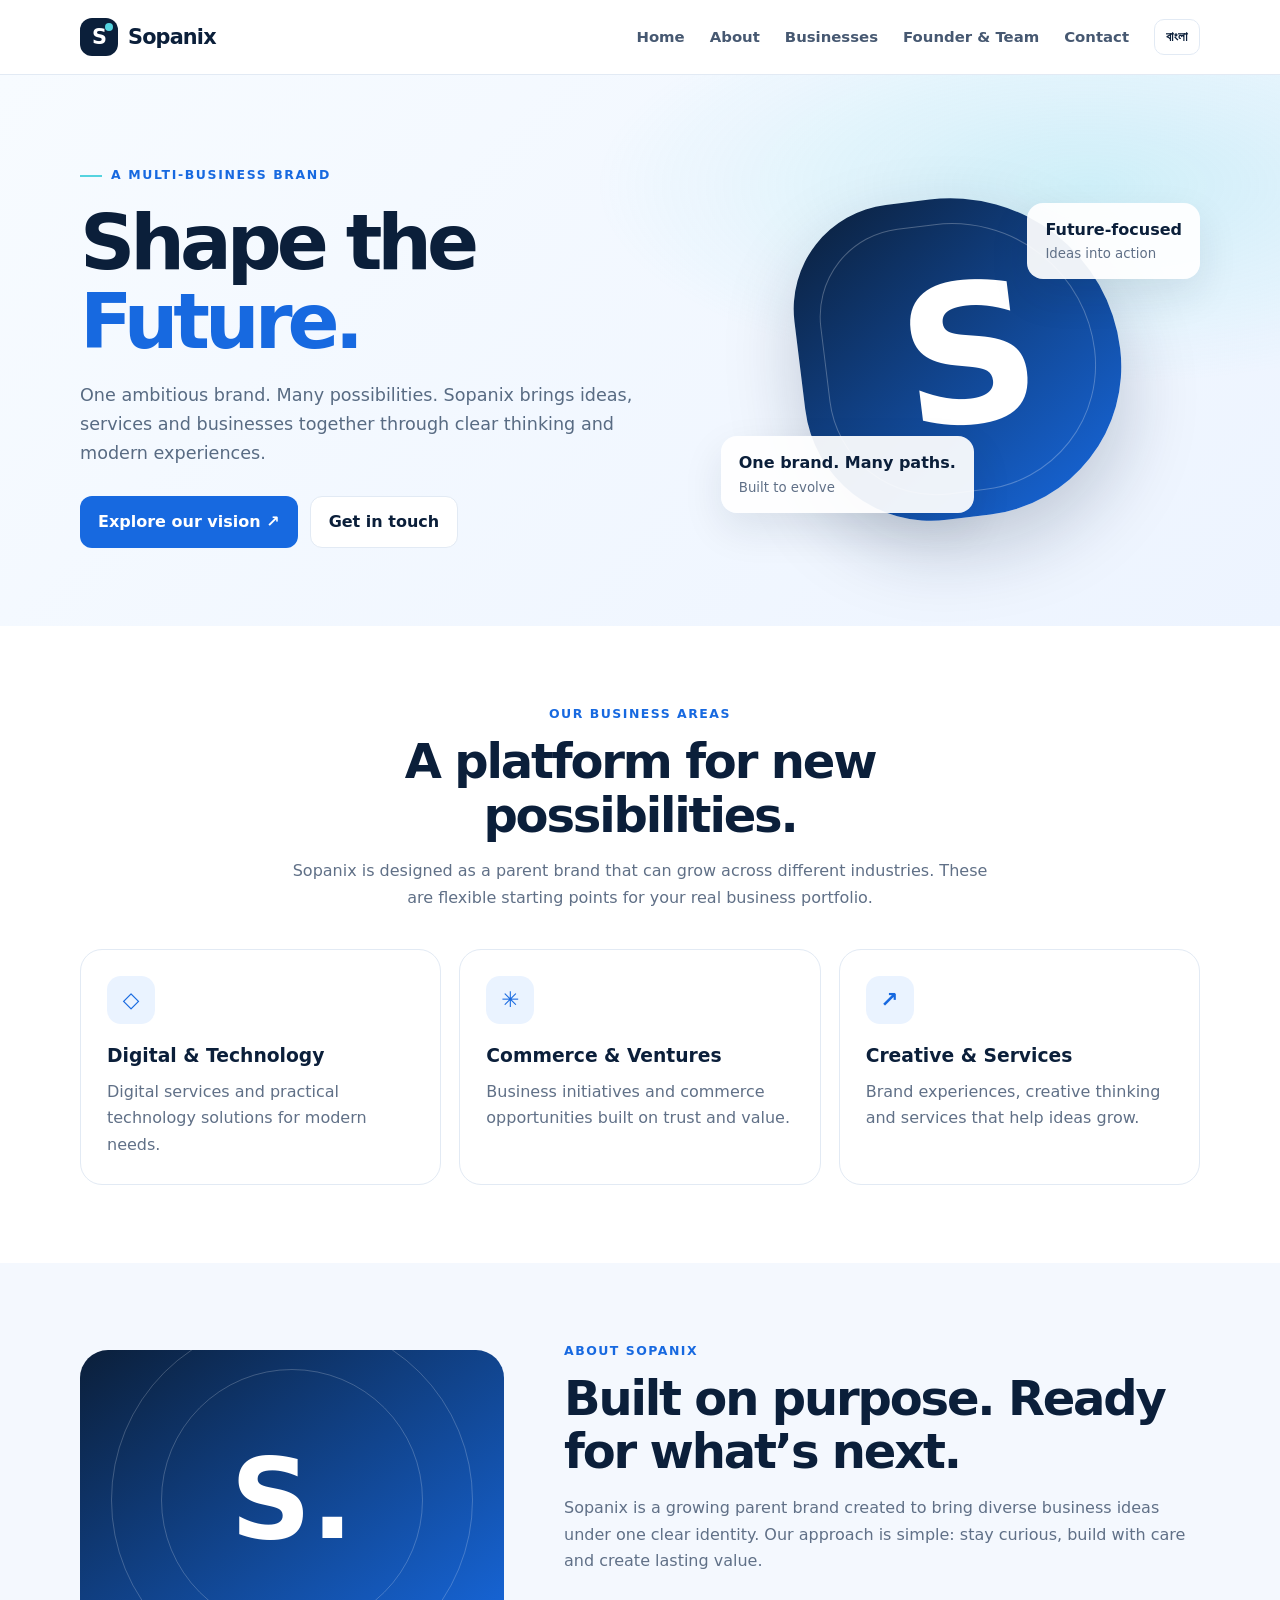
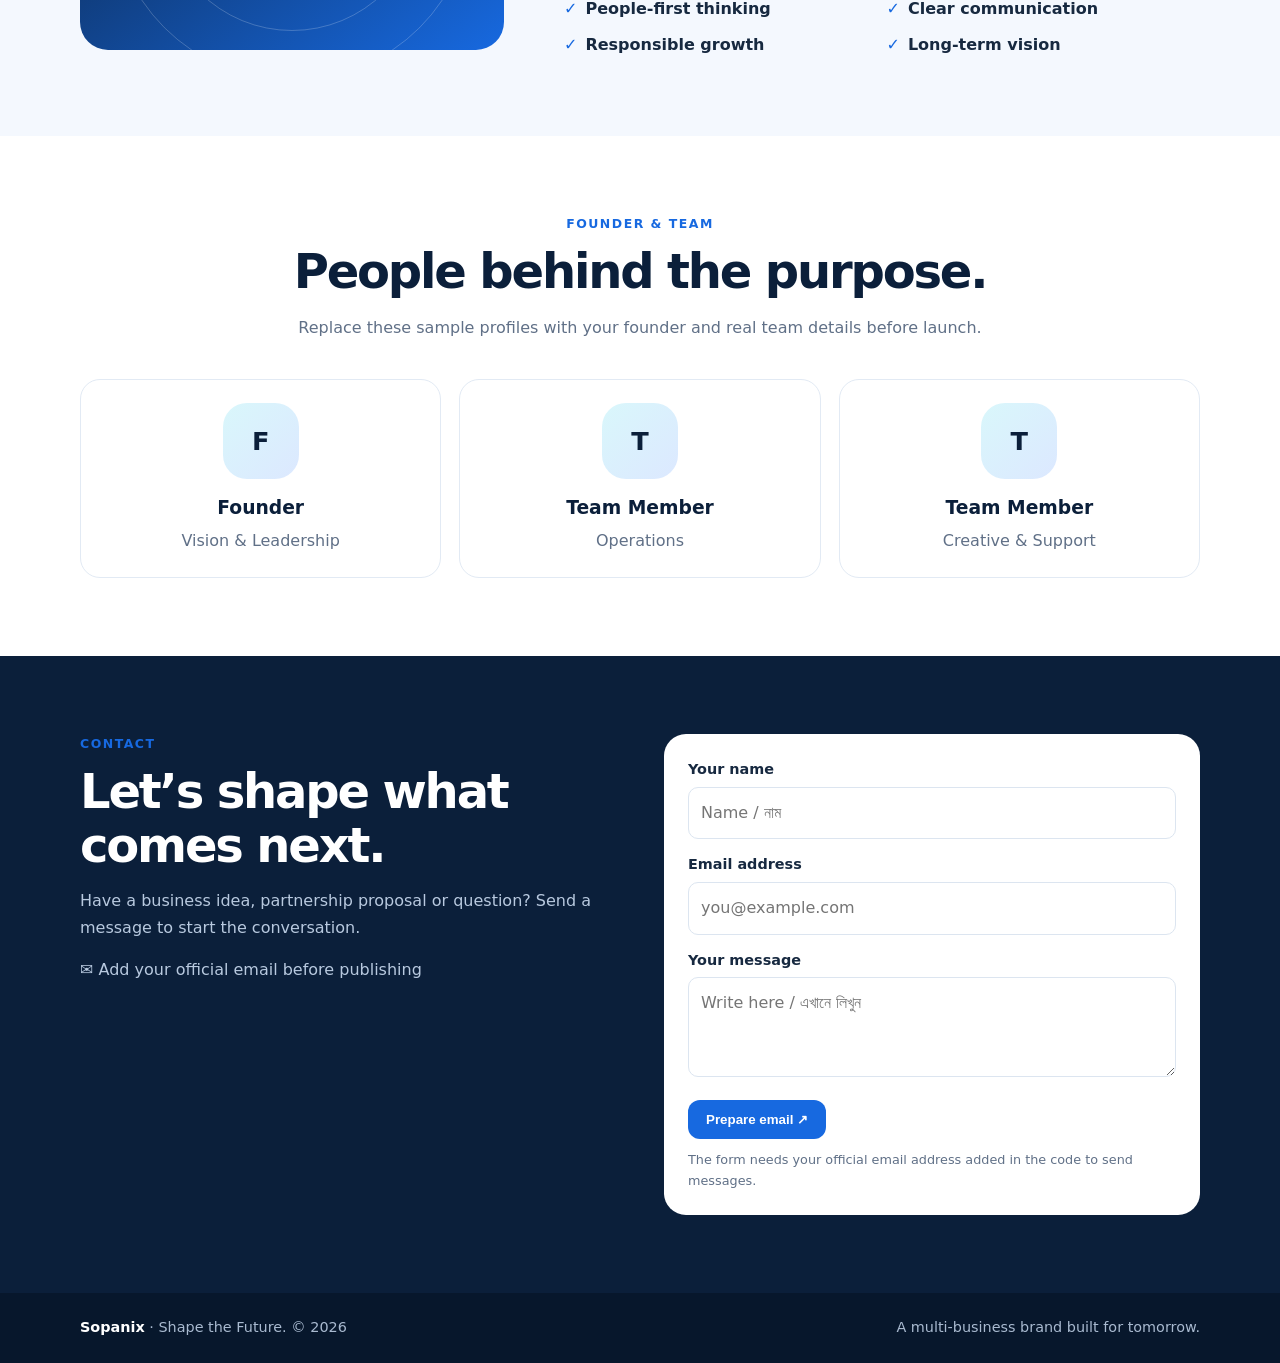
==== commit e3675f58: "Update index.html" ====
--- a/index.html
+++ b/index.html
@@ -1,2 +1,18 @@
-<!doctype html><html lang="en"><head><meta charset="utf-8"><meta name="viewport" content="width=device-width,initial-scale=1"><title>Sopanix Content Helper</title><link rel="stylesheet" href="/styles.css"><style>.editor{max-width:820px;margin:40px auto;padding:24px;border:1px solid #e7ecf3;border-radius:20px}.editor input,.editor textarea{width:100%;padding:11px;border:1px solid #ccd6e5;border-radius:9px;font:inherit}.editor label{display:block;margin:14px 0}.editor label span{display:block;color:#344054;letter-spacing:0;margin-bottom:5px}.btn{border:0;border-radius:30px;padding:12px 17px;background:#0b5ed7;color:white;font-weight:bold;margin:5px;cursor:pointer}.hint{background:#fff5df;padding:14px;border-radius:12px;color:#795000;font-size:13px}.person{border-top:1px solid #eee;padding-top:12px}.status{color:#0b5ed7}</style></head><body><div class="editor"><a href="/">← Website</a><h1>Content helper</h1><p>Change text and team details, then download an updated <code>site.json</code>.</p><p class="hint"><b>Important:</b> This is not a secure CMS and cannot publish by itself. Download the JSON, replace <code>content/site.json</code> in GitHub and commit the change. Direct image upload and secure login require a separately configured CMS service.</p><button class="btn" id="load">Load published content</button><button class="btn" id="download">Download site.json</button><p class="status" id="status"></p><div id="fields"></div><h2>Founder & team</h2><div id="team"></div><button class="btn" id="add">+ Add member</button><h2>Image/logo guide</h2><p>Upload your logo or portraits into <code>assets/uploads/</code> in GitHub. Use the exact path in the Image path field, e.g. <code>/assets/uploads/founder.jpg</code>. Replace <code>assets/uploads/logo.svg</code> to use your own logo.</p><h2>Publish steps</h2><ol><li>Download site.json.</li><li>Open <code>Sopanix/content/site.json</code> in GitHub and choose Edit.</li><li>Replace its contents and commit to <code>main</code>.</li><li>Wait for Netlify deployment.</li></ol></div><script>
-let d={};const fields=['siteName','tagline','heroEyebrow','heroTitle','heroDescription','aboutTitle','aboutDescription','contactTitle','contactDescription','email','phone'];const sample={siteName:'Sopanix',tagline:'A New Vision. A New Journey.',heroEyebrow:'IDEAS INTO IMPACT',heroTitle:'A New Vision.<br>A New Journey.',heroDescription:'We create thoughtful digital experiences that help ambitious ideas move forward.',aboutTitle:'A clear vision.<br>A better way forward.',aboutDescription:'Sopanix is built on a simple belief: the best work happens when clear thinking meets thoughtful execution.',contactTitle:'Have an idea?<br>Let’s talk.',contactDescription:'Tell us what you’re thinking. We’d love to hear from you.',email:'hello@sopanix.com',phone:'+880 0000-000000',team:[]};function render(){let box=document.getElementById('fields');box.innerHTML='';fields.forEach(k=>{let l=document.createElement('label');let s=document.createElement('span');s.textContent=k;l.appendChild(s);let e=k.toLowerCase().includes('description')?document.createElement('textarea'):document.createElement('input');e.value=d[k]||'';e.addEventListener('input',()=>d[k]=e.value);l.appendChild(e);box.appendChild(l)});let t=document.getElementById('team');t.innerHTML='';(d.team||[]).forEach((p,i)=>{let div=document.createElement('div');div.className='person';['name','role','image','bio'].forEach(k=>{let l=document.createElement('label'),s=document.createElement('span'),e=k==='bio'?document.createElement('textarea'):document.createElement('input');s.textContent='Member '+(i+1)+' — '+k;e.value=p[k]||'';e.addEventListener('input',()=>d.team[i][k]=e.value);l.append(s,e);div.appendChild(l)});let rm=document.createElement('button');rm.className='btn';rm.textContent='Remove member';rm.onclick=()=>{d.team.splice(i,1);render()};div.appendChild(rm);t.appendChild(div)})}function get(){fields.forEach(k=>{let el=document.querySelector('#fields label:nth-child('+(fields.indexOf(k)+1)+') input, #fields label:nth-child('+(fields.indexOf(k)+1)+') textarea');if(el)d[k]=el.value});return d}document.getElementById('load').onclick=async()=>{try{let r=await fetch('/content/site.json');d=r.ok?await r.json():sample}catch(e){d=sample}render();document.getElementById('status').textContent='Content loaded.'};document.getElementById('download').onclick=()=>{get();let a=document.createElement('a');a.href=URL.createObjectURL(new Blob([JSON.stringify(d,null,2)],{type:'application/json'}));a.download='site.json';a.click();URL.revokeObjectURL(a.href);document.getElementById('status').textContent='Downloaded. Replace content/site.json in GitHub to publish.'};document.getElementById('add').onclick=()=>{d.team=d.team||[];d.team.push({name:'New member',role:'Role',image:'',bio:''});render()};d=sample;render();</script></body></html>+<!doctype html>
+<html lang="en">
+<head>
+<meta charset="utf-8"><meta name="viewport" content="width=device-width,initial-scale=1"><meta name="theme-color" content="#0b1f3a">
+<meta name="description" content="Sopanix — Shape the Future. A multi-business brand building modern possibilities."><title>Sopanix — Shape the Future</title>
+<style>
+:root{--navy:#0b1f3a;--blue:#1769e0;--cyan:#55d3df;--ink:#172940;--muted:#607087;--bg:#f4f8fe;--line:#e2eaf4}*{box-sizing:border-box}html{scroll-behavior:smooth;scroll-padding-top:86px}body{margin:0;font-family:Inter,system-ui,-apple-system,"Segoe UI",sans-serif;color:var(--ink);line-height:1.65}a{text-decoration:none;color:inherit}.wrap{width:min(1120px,calc(100% - 36px));margin:auto}.top{position:sticky;top:0;z-index:10;background:#ffffffed;backdrop-filter:blur(12px);border-bottom:1px solid var(--line)}nav{height:74px;display:flex;align-items:center;justify-content:space-between;gap:20px}.brand{display:flex;align-items:center;gap:10px;font-weight:900;font-size:1.3rem;letter-spacing:-.04em;color:var(--navy)}.logo{width:38px;height:38px;border-radius:12px;background:var(--navy);display:grid;place-items:center;color:white;font-weight:900;position:relative}.logo:after{content:"";position:absolute;width:8px;height:8px;background:var(--cyan);border-radius:50%;right:5px;top:5px}.navlinks{display:flex;gap:25px;align-items:center;font-size:.93rem;font-weight:650;color:#465871}.navlinks a:hover{color:var(--blue)}.btn{display:inline-flex;align-items:center;justify-content:center;background:var(--blue);color:white;padding:12px 18px;border-radius:12px;font-weight:750;border:0;cursor:pointer}.btn.alt{background:white;color:var(--navy);border:1px solid var(--line)}#lang{border:1px solid var(--line);background:white;color:var(--navy);border-radius:10px;padding:9px 11px;font-weight:750;cursor:pointer}.menu{display:none;border:1px solid var(--line);border-radius:10px;background:white;padding:8px 10px}.hero{background:radial-gradient(ellipse at 85% 20%,#55d3df38,transparent 32%),linear-gradient(135deg,#f7fbff,#edf4ff);padding:90px 0 78px}.heroGrid{display:grid;grid-template-columns:1.1fr .9fr;gap:55px;align-items:center}.eyebrow{color:var(--blue);text-transform:uppercase;letter-spacing:.13em;font-size:.78rem;font-weight:850}.eyebrow:before{content:"";display:inline-block;width:22px;height:2px;background:var(--cyan);vertical-align:middle;margin-right:9px}h1{font-size:clamp(2.8rem,6vw,5rem);line-height:1.03;letter-spacing:-.065em;color:var(--navy);margin:17px 0 20px}h1 em{font-style:normal;color:var(--blue)}.lead{font-size:1.1rem;color:#586b83;max-width:580px}.actions{display:flex;gap:12px;flex-wrap:wrap;margin-top:28px}.art{min-height:360px;display:grid;place-items:center;position:relative}.orb{width:min(320px,76vw);aspect-ratio:1;border-radius:38% 62% 54% 46%;background:linear-gradient(145deg,#0b1f3a,#1769e0);box-shadow:0 30px 75px #0b1f3a35;display:grid;place-items:center;color:white;font-size:12rem;font-weight:900;letter-spacing:-.1em;transform:rotate(-7deg);position:relative}.orb:after{content:"";position:absolute;inset:25px;border:1px solid #ffffff42;border-radius:inherit}.float{position:absolute;background:#ffffffed;box-shadow:0 16px 40px #0b1f3a18;padding:14px 18px;border-radius:16px;font-weight:800;color:var(--navy)}.float small{display:block;color:var(--muted);font-weight:500}.f1{top:26px;right:0}.f2{bottom:24px;left:0}section{padding:78px 0}.head{text-align:center;max-width:700px;margin:0 auto 38px}.kicker{font-size:.78rem;color:var(--blue);font-weight:850;text-transform:uppercase;letter-spacing:.12em}h2{font-size:clamp(2rem,4vw,3rem);line-height:1.12;letter-spacing:-.045em;color:var(--navy);margin:10px 0 14px}.head p,.about p{color:var(--muted)}.cards{display:grid;grid-template-columns:repeat(3,1fr);gap:18px}.card{border:1px solid var(--line);border-radius:22px;padding:26px;background:white}.icon{width:48px;height:48px;display:grid;place-items:center;border-radius:14px;background:#eaf3ff;color:var(--blue);font-size:1.35rem;font-weight:900}.card h3{color:var(--navy);margin:17px 0 7px}.card p{color:var(--muted);margin:0}.about{background:var(--bg)}.aboutGrid{display:grid;grid-template-columns:.8fr 1.2fr;gap:60px;align-items:center}.aboutArt{min-height:300px;border-radius:28px;background:linear-gradient(145deg,var(--navy),#1769e0);display:grid;place-items:center;color:white;font-size:7rem;font-weight:900;position:relative;overflow:hidden}.aboutArt:before,.aboutArt:after{content:"";position:absolute;width:260px;height:260px;border:1px solid #ffffff35;border-radius:50%}.aboutArt:after{width:360px;height:360px}.aboutArt span{z-index:1}.checks{display:grid;grid-template-columns:1fr 1fr;gap:9px;margin-top:22px;font-weight:700}.checks span:before{content:"✓";color:var(--blue);margin-right:8px}.team{display:grid;grid-template-columns:repeat(3,1fr);gap:18px}.person{border:1px solid var(--line);border-radius:20px;padding:23px;text-align:center}.avatar{width:76px;height:76px;border-radius:24px;margin:0 auto 14px;background:linear-gradient(135deg,#d9f7fb,#dce8ff);display:grid;place-items:center;color:var(--navy);font-weight:900;font-size:1.6rem}.person h3{margin:0;color:var(--navy)}.person p{color:var(--muted);margin:4px 0 0}.contact{background:var(--navy);color:white}.contact h2{color:white}.contact .head p{color:#b8c9df}.contactGrid{display:grid;grid-template-columns:1fr 1fr;gap:48px}.contactInfo p{color:#b8c9df}.form{background:white;border-radius:22px;padding:24px;color:var(--ink)}label{display:block;font-size:.9rem;font-weight:750;margin:0 0 5px}.field{margin-bottom:14px}input,textarea{width:100%;padding:12px;border:1px solid #dce5f0;border-radius:10px;font:inherit}textarea{min-height:100px}footer{background:#07172c;color:#a9bad0;padding:23px 0;font-size:.9rem}.foot{display:flex;justify-content:space-between;gap:18px;flex-wrap:wrap}.foot strong{color:white}.note{font-size:.8rem;color:#607087;margin:10px 0 0}@media(max-width:760px){.hero{padding:55px 0}.heroGrid,.aboutGrid,.contactGrid{grid-template-columns:1fr;gap:30px}.art{min-height:285px}.orb{width:245px;font-size:9rem}.cards,.team{grid-template-columns:1fr}.navlinks{display:none;position:absolute;top:73px;left:0;right:0;background:white;padding:18px;flex-direction:column;border-bottom:1px solid var(--line)}.navlinks.open{display:flex}.menu{display:block}.checks{grid-template-columns:1fr}section{padding:60px 0}}
+</style></head>
+<body><header class="top"><div class="wrap"><nav><a class="brand" href="#home"><span class="logo">S</span><span>Sopanix</span></a><button class="menu" id="menu" aria-label="Open menu">☰</button><div class="navlinks" id="navlinks"><a href="#home" data-en="Home" data-bn="হোম">Home</a><a href="#about" data-en="About" data-bn="আমাদের সম্পর্কে">About</a><a href="#business" data-en="Businesses" data-bn="ব্যবসায়িক বিভাগ">Businesses</a><a href="#team" data-en="Founder & Team" data-bn="প্রতিষ্ঠাতা ও টিম">Founder & Team</a><a href="#contact" data-en="Contact" data-bn="যোগাযোগ">Contact</a><button id="lang">বাংলা</button></div></nav></div></header>
+<main><section class="hero" id="home"><div class="wrap heroGrid"><div><div class="eyebrow" data-en="A multi-business brand" data-bn="বহুমুখী ব্যবসায়িক ব্র্যান্ড">A multi-business brand</div><h1 data-en-html="Shape the <em>Future.</em>" data-bn-html="ভবিষ্যৎকে <em>গড়ে তুলুন।</em>">Shape the <em>Future.</em></h1><p class="lead" data-en="One ambitious brand. Many possibilities. Sopanix brings ideas, services and businesses together through clear thinking and modern experiences." data-bn="একটি দূরদর্শী ব্র্যান্ড, অসংখ্য সম্ভাবনা। আধুনিক চিন্তা ও সুন্দর অভিজ্ঞতার মাধ্যমে Sopanix বিভিন্ন ধারণা, সেবা ও ব্যবসাকে একত্র করে।">One ambitious brand. Many possibilities. Sopanix brings ideas, services and businesses together through clear thinking and modern experiences.</p><div class="actions"><a class="btn" href="#business" data-en="Explore our vision ↗" data-bn="আমাদের লক্ষ্য জানুন ↗">Explore our vision ↗</a><a class="btn alt" href="#contact" data-en="Get in touch" data-bn="যোগাযোগ করুন">Get in touch</a></div></div><div class="art"><div class="orb">S</div><div class="float f1" data-en="Future-focused" data-bn="ভবিষ্যৎমুখী">Future-focused<small data-en="Ideas into action" data-bn="ধারণা থেকে বাস্তবতা">Ideas into action</small></div><div class="float f2" data-en="One brand. Many paths." data-bn="এক ব্র্যান্ড, বহু পথ।">One brand. Many paths.<small data-en="Built to evolve" data-bn="বিকাশের জন্য প্রস্তুত">Built to evolve</small></div></div></div></section>
+<section id="business"><div class="wrap"><div class="head"><div class="kicker" data-en="Our business areas" data-bn="আমাদের ব্যবসায়িক ক্ষেত্র">Our business areas</div><h2 data-en="A platform for new possibilities." data-bn="নতুন সম্ভাবনার একটি প্ল্যাটফর্ম।">A platform for new possibilities.</h2><p data-en="Sopanix is designed as a parent brand that can grow across different industries. These are flexible starting points for your real business portfolio." data-bn="Sopanix এমন একটি মূল ব্র্যান্ড, যা বিভিন্ন শিল্প ও ব্যবসায় বিস্তৃত হতে পারে। আপনার প্রকৃত ব্যবসার ধরন অনুযায়ী এই বিভাগগুলো সাজানো যাবে।">Sopanix is designed as a parent brand that can grow across different industries. These are flexible starting points for your real business portfolio.</p></div><div class="cards"><article class="card"><div class="icon">◇</div><h3 data-en="Digital & Technology" data-bn="ডিজিটাল ও প্রযুক্তি">Digital & Technology</h3><p data-en="Digital services and practical technology solutions for modern needs." data-bn="আধুনিক চাহিদার জন্য ডিজিটাল সেবা ও কার্যকর প্রযুক্তিগত সমাধান।">Digital services and practical technology solutions for modern needs.</p></article><article class="card"><div class="icon">✳</div><h3 data-en="Commerce & Ventures" data-bn="বাণিজ্য ও উদ্যোগ">Commerce & Ventures</h3><p data-en="Business initiatives and commerce opportunities built on trust and value." data-bn="বিশ্বাস ও মূল্যবোধের ভিত্তিতে নতুন ব্যবসায়িক উদ্যোগ ও বাণিজ্যের সুযোগ।">Business initiatives and commerce opportunities built on trust and value.</p></article><article class="card"><div class="icon">↗</div><h3 data-en="Creative & Services" data-bn="ক্রিয়েটিভ ও সেবা">Creative & Services</h3><p data-en="Brand experiences, creative thinking and services that help ideas grow." data-bn="ধারণাকে বিকশিত করতে ব্র্যান্ড অভিজ্ঞতা, সৃজনশীল চিন্তা ও বিভিন্ন সেবা।">Brand experiences, creative thinking and services that help ideas grow.</p></article></div></div></section>
+<section class="about" id="about"><div class="wrap aboutGrid"><div class="aboutArt"><span>S.</span></div><div><div class="kicker" data-en="About Sopanix" data-bn="Sopanix সম্পর্কে">About Sopanix</div><h2 data-en="Built on purpose. Ready for what’s next." data-bn="সুনির্দিষ্ট লক্ষ্য নিয়ে, আগামী দিনের জন্য প্রস্তুত।">Built on purpose. Ready for what’s next.</h2><p data-en="Sopanix is a growing parent brand created to bring diverse business ideas under one clear identity. Our approach is simple: stay curious, build with care and create lasting value." data-bn="Sopanix একটি বিকাশমান মূল ব্র্যান্ড, যার লক্ষ্য বিভিন্ন ব্যবসায়িক ধারণাকে একটি সুস্পষ্ট পরিচয়ের আওতায় আনা। আমাদের নীতি সহজ—নতুন কিছু শেখা, যত্ন নিয়ে গড়ে তোলা এবং দীর্ঘস্থায়ী মূল্য সৃষ্টি করা।">Sopanix is a growing parent brand created to bring diverse business ideas under one clear identity. Our approach is simple: stay curious, build with care and create lasting value.</p><div class="checks"><span data-en="People-first thinking" data-bn="মানুষকে অগ্রাধিকার">People-first thinking</span><span data-en="Clear communication" data-bn="স্পষ্ট যোগাযোগ">Clear communication</span><span data-en="Responsible growth" data-bn="দায়িত্বশীল বিকাশ">Responsible growth</span><span data-en="Long-term vision" data-bn="দীর্ঘমেয়াদি লক্ষ্য">Long-term vision</span></div></div></div></section>
+<section id="team"><div class="wrap"><div class="head"><div class="kicker" data-en="Founder & Team" data-bn="প্রতিষ্ঠাতা ও টিম">Founder & Team</div><h2 data-en="People behind the purpose." data-bn="লক্ষ্যের পেছনের মানুষগুলো।">People behind the purpose.</h2><p data-en="Replace these sample profiles with your founder and real team details before launch." data-bn="ওয়েবসাইট প্রকাশের আগে এই নমুনা প্রোফাইলগুলোর জায়গায় প্রতিষ্ঠাতা ও প্রকৃত টিমের তথ্য যোগ করুন।">Replace these sample profiles with your founder and real team details before launch.</p></div><div class="team"><article class="person"><div class="avatar">F</div><h3 data-en="Founder" data-bn="প্রতিষ্ঠাতা">Founder</h3><p data-en="Vision & Leadership" data-bn="দূরদৃষ্টি ও নেতৃত্ব">Vision & Leadership</p></article><article class="person"><div class="avatar">T</div><h3 data-en="Team Member" data-bn="টিম সদস্য">Team Member</h3><p data-en="Operations" data-bn="পরিচালনা">Operations</p></article><article class="person"><div class="avatar">T</div><h3 data-en="Team Member" data-bn="টিম সদস্য">Team Member</h3><p data-en="Creative & Support" data-bn="ক্রিয়েটিভ ও সহায়তা">Creative & Support</p></article></div></div></section>
+<section class="contact" id="contact"><div class="wrap"><div class="contactGrid"><div class="contactInfo"><div class="kicker" data-en="Contact" data-bn="যোগাযোগ">Contact</div><h2 data-en="Let’s shape what comes next." data-bn="চলুন, আগামী দিনকে একসঙ্গে গড়ি।">Let’s shape what comes next.</h2><p data-en="Have a business idea, partnership proposal or question? Send a message to start the conversation." data-bn="আপনার কি ব্যবসায়িক ধারণা, অংশীদারত্বের প্রস্তাব বা কোনো প্রশ্ন আছে? আলোচনা শুরু করতে বার্তা পাঠান।">Have a business idea, partnership proposal or question? Send a message to start the conversation.</p><p>✉ <span data-en="Add your official email before publishing" data-bn="প্রকাশের আগে অফিসিয়াল ইমেইল যোগ করুন">Add your official email before publishing</span></p></div><form class="form" id="contactForm"><div class="field"><label for="name" data-en="Your name" data-bn="আপনার নাম">Your name</label><input id="name" required placeholder="Name / নাম"></div><div class="field"><label for="email" data-en="Email address" data-bn="ইমেইল ঠিকানা">Email address</label><input id="email" type="email" required placeholder="you@example.com"></div><div class="field"><label for="message" data-en="Your message" data-bn="আপনার বার্তা">Your message</label><textarea id="message" required placeholder="Write here / এখানে লিখুন"></textarea></div><button class="btn" type="submit" data-en="Prepare email ↗" data-bn="ইমেইল তৈরি করুন ↗">Prepare email ↗</button><p class="note" data-en="The form needs your official email address added in the code to send messages." data-bn="বার্তা পাঠাতে কোডে আপনার অফিসিয়াল ইমেইল ঠিকানা যোগ করতে হবে।">The form needs your official email address added in the code to send messages.</p></form></div></div></section></main>
+<footer><div class="wrap foot"><span><strong>Sopanix</strong> · Shape the Future. © <span id="year"></span></span><span data-en="A multi-business brand built for tomorrow." data-bn="আগামীর জন্য গড়ে ওঠা একটি বহুমুখী ব্র্যান্ড।">A multi-business brand built for tomorrow.</span></div></footer>
+<script>
+let language='en';const langButton=document.getElementById('lang');function setLanguage(next){language=next;document.documentElement.lang=next;document.querySelectorAll('[data-en]').forEach(el=>{el.textContent=el.dataset[next]});document.querySelectorAll('[data-en-html]').forEach(el=>{el.innerHTML=el.dataset[next+'Html']});langButton.textContent=next==='en'?'বাংলা':'English';}langButton.addEventListener('click',()=>setLanguage(language==='en'?'bn':'en'));document.getElementById('menu').addEventListener('click',()=>document.getElementById('navlinks').classList.toggle('open'));document.querySelectorAll('#navlinks a').forEach(a=>a.addEventListener('click',()=>document.getElementById('navlinks').classList.remove('open')));document.getElementById('year').textContent=new Date().getFullYear();document.getElementById('contactForm').addEventListener('submit',e=>{e.preventDefault();const businessEmail='';if(!businessEmail){alert(language==='en'?'The site owner must add an official email in index.html first.':'ওয়েবসাইটের মালিককে আগে index.html-এ অফিসিয়াল ইমেইল যোগ করতে হবে।');return}const subject=encodeURIComponent('Sopanix enquiry');const body=encodeURIComponent('Name: '+document.getElementById('name').value+'\nEmail: '+document.getElementById('email').value+'\n\n'+document.getElementById('message').value);location.href='mailto:'+businessEmail+'?subject='+subject+'&body='+body;});
+</script></body></html>
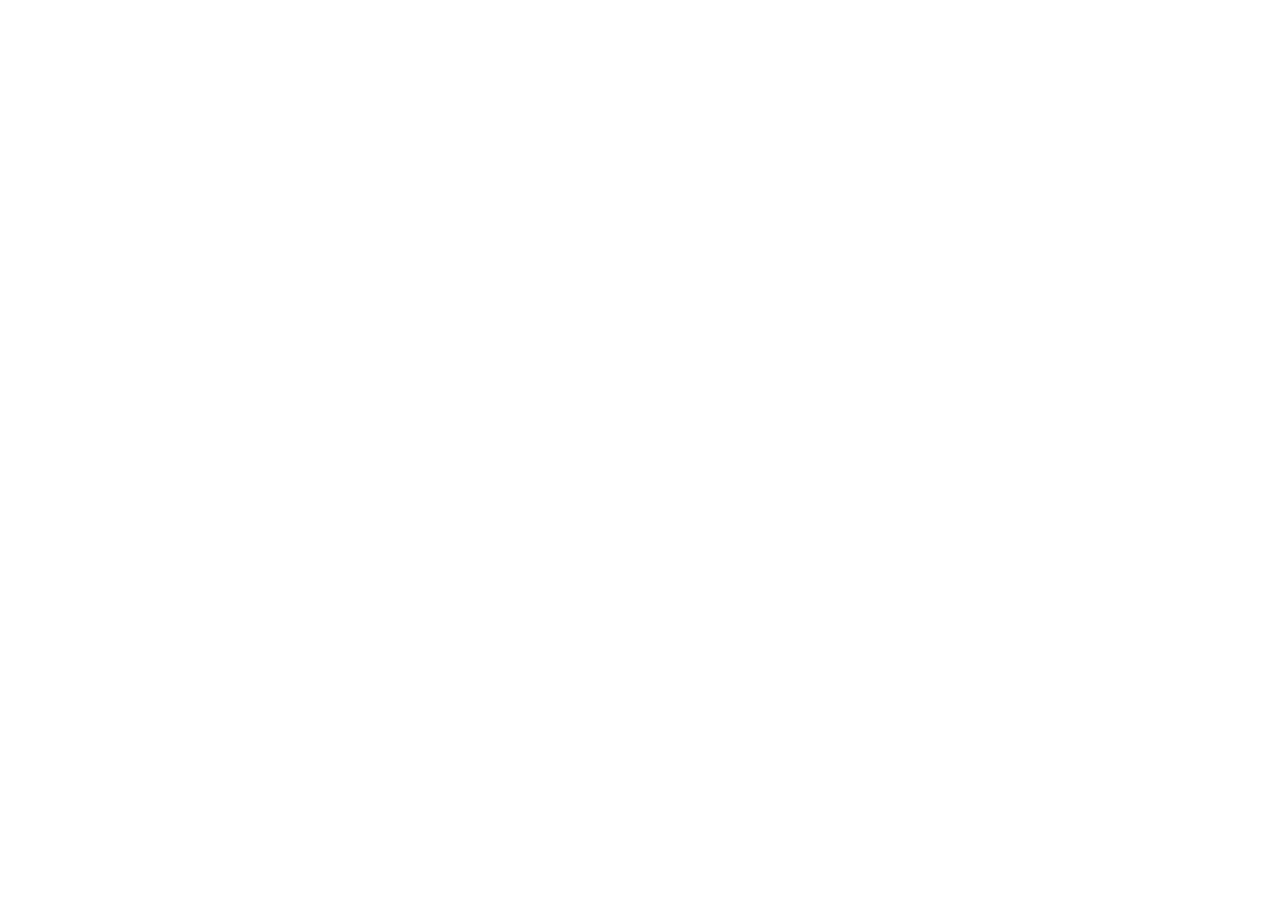
==== commit a5a798f0: "Update index.html" ====
--- a/index.html
+++ b/index.html
@@ -1,18 +1,5 @@
 <!doctype html>
-<html lang="en">
-<head>
-<meta charset="utf-8"><meta name="viewport" content="width=device-width,initial-scale=1"><meta name="theme-color" content="#0b1f3a">
-<meta name="description" content="Sopanix — Shape the Future. A multi-business brand building modern possibilities."><title>Sopanix — Shape the Future</title>
-<style>
-:root{--navy:#0b1f3a;--blue:#1769e0;--cyan:#55d3df;--ink:#172940;--muted:#607087;--bg:#f4f8fe;--line:#e2eaf4}*{box-sizing:border-box}html{scroll-behavior:smooth;scroll-padding-top:86px}body{margin:0;font-family:Inter,system-ui,-apple-system,"Segoe UI",sans-serif;color:var(--ink);line-height:1.65}a{text-decoration:none;color:inherit}.wrap{width:min(1120px,calc(100% - 36px));margin:auto}.top{position:sticky;top:0;z-index:10;background:#ffffffed;backdrop-filter:blur(12px);border-bottom:1px solid var(--line)}nav{height:74px;display:flex;align-items:center;justify-content:space-between;gap:20px}.brand{display:flex;align-items:center;gap:10px;font-weight:900;font-size:1.3rem;letter-spacing:-.04em;color:var(--navy)}.logo{width:38px;height:38px;border-radius:12px;background:var(--navy);display:grid;place-items:center;color:white;font-weight:900;position:relative}.logo:after{content:"";position:absolute;width:8px;height:8px;background:var(--cyan);border-radius:50%;right:5px;top:5px}.navlinks{display:flex;gap:25px;align-items:center;font-size:.93rem;font-weight:650;color:#465871}.navlinks a:hover{color:var(--blue)}.btn{display:inline-flex;align-items:center;justify-content:center;background:var(--blue);color:white;padding:12px 18px;border-radius:12px;font-weight:750;border:0;cursor:pointer}.btn.alt{background:white;color:var(--navy);border:1px solid var(--line)}#lang{border:1px solid var(--line);background:white;color:var(--navy);border-radius:10px;padding:9px 11px;font-weight:750;cursor:pointer}.menu{display:none;border:1px solid var(--line);border-radius:10px;background:white;padding:8px 10px}.hero{background:radial-gradient(ellipse at 85% 20%,#55d3df38,transparent 32%),linear-gradient(135deg,#f7fbff,#edf4ff);padding:90px 0 78px}.heroGrid{display:grid;grid-template-columns:1.1fr .9fr;gap:55px;align-items:center}.eyebrow{color:var(--blue);text-transform:uppercase;letter-spacing:.13em;font-size:.78rem;font-weight:850}.eyebrow:before{content:"";display:inline-block;width:22px;height:2px;background:var(--cyan);vertical-align:middle;margin-right:9px}h1{font-size:clamp(2.8rem,6vw,5rem);line-height:1.03;letter-spacing:-.065em;color:var(--navy);margin:17px 0 20px}h1 em{font-style:normal;color:var(--blue)}.lead{font-size:1.1rem;color:#586b83;max-width:580px}.actions{display:flex;gap:12px;flex-wrap:wrap;margin-top:28px}.art{min-height:360px;display:grid;place-items:center;position:relative}.orb{width:min(320px,76vw);aspect-ratio:1;border-radius:38% 62% 54% 46%;background:linear-gradient(145deg,#0b1f3a,#1769e0);box-shadow:0 30px 75px #0b1f3a35;display:grid;place-items:center;color:white;font-size:12rem;font-weight:900;letter-spacing:-.1em;transform:rotate(-7deg);position:relative}.orb:after{content:"";position:absolute;inset:25px;border:1px solid #ffffff42;border-radius:inherit}.float{position:absolute;background:#ffffffed;box-shadow:0 16px 40px #0b1f3a18;padding:14px 18px;border-radius:16px;font-weight:800;color:var(--navy)}.float small{display:block;color:var(--muted);font-weight:500}.f1{top:26px;right:0}.f2{bottom:24px;left:0}section{padding:78px 0}.head{text-align:center;max-width:700px;margin:0 auto 38px}.kicker{font-size:.78rem;color:var(--blue);font-weight:850;text-transform:uppercase;letter-spacing:.12em}h2{font-size:clamp(2rem,4vw,3rem);line-height:1.12;letter-spacing:-.045em;color:var(--navy);margin:10px 0 14px}.head p,.about p{color:var(--muted)}.cards{display:grid;grid-template-columns:repeat(3,1fr);gap:18px}.card{border:1px solid var(--line);border-radius:22px;padding:26px;background:white}.icon{width:48px;height:48px;display:grid;place-items:center;border-radius:14px;background:#eaf3ff;color:var(--blue);font-size:1.35rem;font-weight:900}.card h3{color:var(--navy);margin:17px 0 7px}.card p{color:var(--muted);margin:0}.about{background:var(--bg)}.aboutGrid{display:grid;grid-template-columns:.8fr 1.2fr;gap:60px;align-items:center}.aboutArt{min-height:300px;border-radius:28px;background:linear-gradient(145deg,var(--navy),#1769e0);display:grid;place-items:center;color:white;font-size:7rem;font-weight:900;position:relative;overflow:hidden}.aboutArt:before,.aboutArt:after{content:"";position:absolute;width:260px;height:260px;border:1px solid #ffffff35;border-radius:50%}.aboutArt:after{width:360px;height:360px}.aboutArt span{z-index:1}.checks{display:grid;grid-template-columns:1fr 1fr;gap:9px;margin-top:22px;font-weight:700}.checks span:before{content:"✓";color:var(--blue);margin-right:8px}.team{display:grid;grid-template-columns:repeat(3,1fr);gap:18px}.person{border:1px solid var(--line);border-radius:20px;padding:23px;text-align:center}.avatar{width:76px;height:76px;border-radius:24px;margin:0 auto 14px;background:linear-gradient(135deg,#d9f7fb,#dce8ff);display:grid;place-items:center;color:var(--navy);font-weight:900;font-size:1.6rem}.person h3{margin:0;color:var(--navy)}.person p{color:var(--muted);margin:4px 0 0}.contact{background:var(--navy);color:white}.contact h2{color:white}.contact .head p{color:#b8c9df}.contactGrid{display:grid;grid-template-columns:1fr 1fr;gap:48px}.contactInfo p{color:#b8c9df}.form{background:white;border-radius:22px;padding:24px;color:var(--ink)}label{display:block;font-size:.9rem;font-weight:750;margin:0 0 5px}.field{margin-bottom:14px}input,textarea{width:100%;padding:12px;border:1px solid #dce5f0;border-radius:10px;font:inherit}textarea{min-height:100px}footer{background:#07172c;color:#a9bad0;padding:23px 0;font-size:.9rem}.foot{display:flex;justify-content:space-between;gap:18px;flex-wrap:wrap}.foot strong{color:white}.note{font-size:.8rem;color:#607087;margin:10px 0 0}@media(max-width:760px){.hero{padding:55px 0}.heroGrid,.aboutGrid,.contactGrid{grid-template-columns:1fr;gap:30px}.art{min-height:285px}.orb{width:245px;font-size:9rem}.cards,.team{grid-template-columns:1fr}.navlinks{display:none;position:absolute;top:73px;left:0;right:0;background:white;padding:18px;flex-direction:column;border-bottom:1px solid var(--line)}.navlinks.open{display:flex}.menu{display:block}.checks{grid-template-columns:1fr}section{padding:60px 0}}
-</style></head>
-<body><header class="top"><div class="wrap"><nav><a class="brand" href="#home"><span class="logo">S</span><span>Sopanix</span></a><button class="menu" id="menu" aria-label="Open menu">☰</button><div class="navlinks" id="navlinks"><a href="#home" data-en="Home" data-bn="হোম">Home</a><a href="#about" data-en="About" data-bn="আমাদের সম্পর্কে">About</a><a href="#business" data-en="Businesses" data-bn="ব্যবসায়িক বিভাগ">Businesses</a><a href="#team" data-en="Founder & Team" data-bn="প্রতিষ্ঠাতা ও টিম">Founder & Team</a><a href="#contact" data-en="Contact" data-bn="যোগাযোগ">Contact</a><button id="lang">বাংলা</button></div></nav></div></header>
-<main><section class="hero" id="home"><div class="wrap heroGrid"><div><div class="eyebrow" data-en="A multi-business brand" data-bn="বহুমুখী ব্যবসায়িক ব্র্যান্ড">A multi-business brand</div><h1 data-en-html="Shape the <em>Future.</em>" data-bn-html="ভবিষ্যৎকে <em>গড়ে তুলুন।</em>">Shape the <em>Future.</em></h1><p class="lead" data-en="One ambitious brand. Many possibilities. Sopanix brings ideas, services and businesses together through clear thinking and modern experiences." data-bn="একটি দূরদর্শী ব্র্যান্ড, অসংখ্য সম্ভাবনা। আধুনিক চিন্তা ও সুন্দর অভিজ্ঞতার মাধ্যমে Sopanix বিভিন্ন ধারণা, সেবা ও ব্যবসাকে একত্র করে।">One ambitious brand. Many possibilities. Sopanix brings ideas, services and businesses together through clear thinking and modern experiences.</p><div class="actions"><a class="btn" href="#business" data-en="Explore our vision ↗" data-bn="আমাদের লক্ষ্য জানুন ↗">Explore our vision ↗</a><a class="btn alt" href="#contact" data-en="Get in touch" data-bn="যোগাযোগ করুন">Get in touch</a></div></div><div class="art"><div class="orb">S</div><div class="float f1" data-en="Future-focused" data-bn="ভবিষ্যৎমুখী">Future-focused<small data-en="Ideas into action" data-bn="ধারণা থেকে বাস্তবতা">Ideas into action</small></div><div class="float f2" data-en="One brand. Many paths." data-bn="এক ব্র্যান্ড, বহু পথ।">One brand. Many paths.<small data-en="Built to evolve" data-bn="বিকাশের জন্য প্রস্তুত">Built to evolve</small></div></div></div></section>
-<section id="business"><div class="wrap"><div class="head"><div class="kicker" data-en="Our business areas" data-bn="আমাদের ব্যবসায়িক ক্ষেত্র">Our business areas</div><h2 data-en="A platform for new possibilities." data-bn="নতুন সম্ভাবনার একটি প্ল্যাটফর্ম।">A platform for new possibilities.</h2><p data-en="Sopanix is designed as a parent brand that can grow across different industries. These are flexible starting points for your real business portfolio." data-bn="Sopanix এমন একটি মূল ব্র্যান্ড, যা বিভিন্ন শিল্প ও ব্যবসায় বিস্তৃত হতে পারে। আপনার প্রকৃত ব্যবসার ধরন অনুযায়ী এই বিভাগগুলো সাজানো যাবে।">Sopanix is designed as a parent brand that can grow across different industries. These are flexible starting points for your real business portfolio.</p></div><div class="cards"><article class="card"><div class="icon">◇</div><h3 data-en="Digital & Technology" data-bn="ডিজিটাল ও প্রযুক্তি">Digital & Technology</h3><p data-en="Digital services and practical technology solutions for modern needs." data-bn="আধুনিক চাহিদার জন্য ডিজিটাল সেবা ও কার্যকর প্রযুক্তিগত সমাধান।">Digital services and practical technology solutions for modern needs.</p></article><article class="card"><div class="icon">✳</div><h3 data-en="Commerce & Ventures" data-bn="বাণিজ্য ও উদ্যোগ">Commerce & Ventures</h3><p data-en="Business initiatives and commerce opportunities built on trust and value." data-bn="বিশ্বাস ও মূল্যবোধের ভিত্তিতে নতুন ব্যবসায়িক উদ্যোগ ও বাণিজ্যের সুযোগ।">Business initiatives and commerce opportunities built on trust and value.</p></article><article class="card"><div class="icon">↗</div><h3 data-en="Creative & Services" data-bn="ক্রিয়েটিভ ও সেবা">Creative & Services</h3><p data-en="Brand experiences, creative thinking and services that help ideas grow." data-bn="ধারণাকে বিকশিত করতে ব্র্যান্ড অভিজ্ঞতা, সৃজনশীল চিন্তা ও বিভিন্ন সেবা।">Brand experiences, creative thinking and services that help ideas grow.</p></article></div></div></section>
-<section class="about" id="about"><div class="wrap aboutGrid"><div class="aboutArt"><span>S.</span></div><div><div class="kicker" data-en="About Sopanix" data-bn="Sopanix সম্পর্কে">About Sopanix</div><h2 data-en="Built on purpose. Ready for what’s next." data-bn="সুনির্দিষ্ট লক্ষ্য নিয়ে, আগামী দিনের জন্য প্রস্তুত।">Built on purpose. Ready for what’s next.</h2><p data-en="Sopanix is a growing parent brand created to bring diverse business ideas under one clear identity. Our approach is simple: stay curious, build with care and create lasting value." data-bn="Sopanix একটি বিকাশমান মূল ব্র্যান্ড, যার লক্ষ্য বিভিন্ন ব্যবসায়িক ধারণাকে একটি সুস্পষ্ট পরিচয়ের আওতায় আনা। আমাদের নীতি সহজ—নতুন কিছু শেখা, যত্ন নিয়ে গড়ে তোলা এবং দীর্ঘস্থায়ী মূল্য সৃষ্টি করা।">Sopanix is a growing parent brand created to bring diverse business ideas under one clear identity. Our approach is simple: stay curious, build with care and create lasting value.</p><div class="checks"><span data-en="People-first thinking" data-bn="মানুষকে অগ্রাধিকার">People-first thinking</span><span data-en="Clear communication" data-bn="স্পষ্ট যোগাযোগ">Clear communication</span><span data-en="Responsible growth" data-bn="দায়িত্বশীল বিকাশ">Responsible growth</span><span data-en="Long-term vision" data-bn="দীর্ঘমেয়াদি লক্ষ্য">Long-term vision</span></div></div></div></section>
-<section id="team"><div class="wrap"><div class="head"><div class="kicker" data-en="Founder & Team" data-bn="প্রতিষ্ঠাতা ও টিম">Founder & Team</div><h2 data-en="People behind the purpose." data-bn="লক্ষ্যের পেছনের মানুষগুলো।">People behind the purpose.</h2><p data-en="Replace these sample profiles with your founder and real team details before launch." data-bn="ওয়েবসাইট প্রকাশের আগে এই নমুনা প্রোফাইলগুলোর জায়গায় প্রতিষ্ঠাতা ও প্রকৃত টিমের তথ্য যোগ করুন।">Replace these sample profiles with your founder and real team details before launch.</p></div><div class="team"><article class="person"><div class="avatar">F</div><h3 data-en="Founder" data-bn="প্রতিষ্ঠাতা">Founder</h3><p data-en="Vision & Leadership" data-bn="দূরদৃষ্টি ও নেতৃত্ব">Vision & Leadership</p></article><article class="person"><div class="avatar">T</div><h3 data-en="Team Member" data-bn="টিম সদস্য">Team Member</h3><p data-en="Operations" data-bn="পরিচালনা">Operations</p></article><article class="person"><div class="avatar">T</div><h3 data-en="Team Member" data-bn="টিম সদস্য">Team Member</h3><p data-en="Creative & Support" data-bn="ক্রিয়েটিভ ও সহায়তা">Creative & Support</p></article></div></div></section>
-<section class="contact" id="contact"><div class="wrap"><div class="contactGrid"><div class="contactInfo"><div class="kicker" data-en="Contact" data-bn="যোগাযোগ">Contact</div><h2 data-en="Let’s shape what comes next." data-bn="চলুন, আগামী দিনকে একসঙ্গে গড়ি।">Let’s shape what comes next.</h2><p data-en="Have a business idea, partnership proposal or question? Send a message to start the conversation." data-bn="আপনার কি ব্যবসায়িক ধারণা, অংশীদারত্বের প্রস্তাব বা কোনো প্রশ্ন আছে? আলোচনা শুরু করতে বার্তা পাঠান।">Have a business idea, partnership proposal or question? Send a message to start the conversation.</p><p>✉ <span data-en="Add your official email before publishing" data-bn="প্রকাশের আগে অফিসিয়াল ইমেইল যোগ করুন">Add your official email before publishing</span></p></div><form class="form" id="contactForm"><div class="field"><label for="name" data-en="Your name" data-bn="আপনার নাম">Your name</label><input id="name" required placeholder="Name / নাম"></div><div class="field"><label for="email" data-en="Email address" data-bn="ইমেইল ঠিকানা">Email address</label><input id="email" type="email" required placeholder="you@example.com"></div><div class="field"><label for="message" data-en="Your message" data-bn="আপনার বার্তা">Your message</label><textarea id="message" required placeholder="Write here / এখানে লিখুন"></textarea></div><button class="btn" type="submit" data-en="Prepare email ↗" data-bn="ইমেইল তৈরি করুন ↗">Prepare email ↗</button><p class="note" data-en="The form needs your official email address added in the code to send messages." data-bn="বার্তা পাঠাতে কোডে আপনার অফিসিয়াল ইমেইল ঠিকানা যোগ করতে হবে।">The form needs your official email address added in the code to send messages.</p></form></div></div></section></main>
-<footer><div class="wrap foot"><span><strong>Sopanix</strong> · Shape the Future. © <span id="year"></span></span><span data-en="A multi-business brand built for tomorrow." data-bn="আগামীর জন্য গড়ে ওঠা একটি বহুমুখী ব্র্যান্ড।">A multi-business brand built for tomorrow.</span></div></footer>
-<script>
-let language='en';const langButton=document.getElementById('lang');function setLanguage(next){language=next;document.documentElement.lang=next;document.querySelectorAll('[data-en]').forEach(el=>{el.textContent=el.dataset[next]});document.querySelectorAll('[data-en-html]').forEach(el=>{el.innerHTML=el.dataset[next+'Html']});langButton.textContent=next==='en'?'বাংলা':'English';}langButton.addEventListener('click',()=>setLanguage(language==='en'?'bn':'en'));document.getElementById('menu').addEventListener('click',()=>document.getElementById('navlinks').classList.toggle('open'));document.querySelectorAll('#navlinks a').forEach(a=>a.addEventListener('click',()=>document.getElementById('navlinks').classList.remove('open')));document.getElementById('year').textContent=new Date().getFullYear();document.getElementById('contactForm').addEventListener('submit',e=>{e.preventDefault();const businessEmail='';if(!businessEmail){alert(language==='en'?'The site owner must add an official email in index.html first.':'ওয়েবসাইটের মালিককে আগে index.html-এ অফিসিয়াল ইমেইল যোগ করতে হবে।');return}const subject=encodeURIComponent('Sopanix enquiry');const body=encodeURIComponent('Name: '+document.getElementById('name').value+'\nEmail: '+document.getElementById('email').value+'\n\n'+document.getElementById('message').value);location.href='mailto:'+businessEmail+'?subject='+subject+'&body='+body;});
-</script></body></html>
+<html lang="en"><head><meta charset="utf-8"><meta name="viewport" content="width=device-width,initial-scale=1">
+<meta name="robots" content="noindex"><title>Sopanix Admin</title>
+<link href="/admin-config.yml" type="text/yaml" rel="cms-config-url"></head>
+<body><script src="https://unpkg.com/@sveltia/cms@0.100.0/dist/sveltia-cms.js"></script></body></html>
